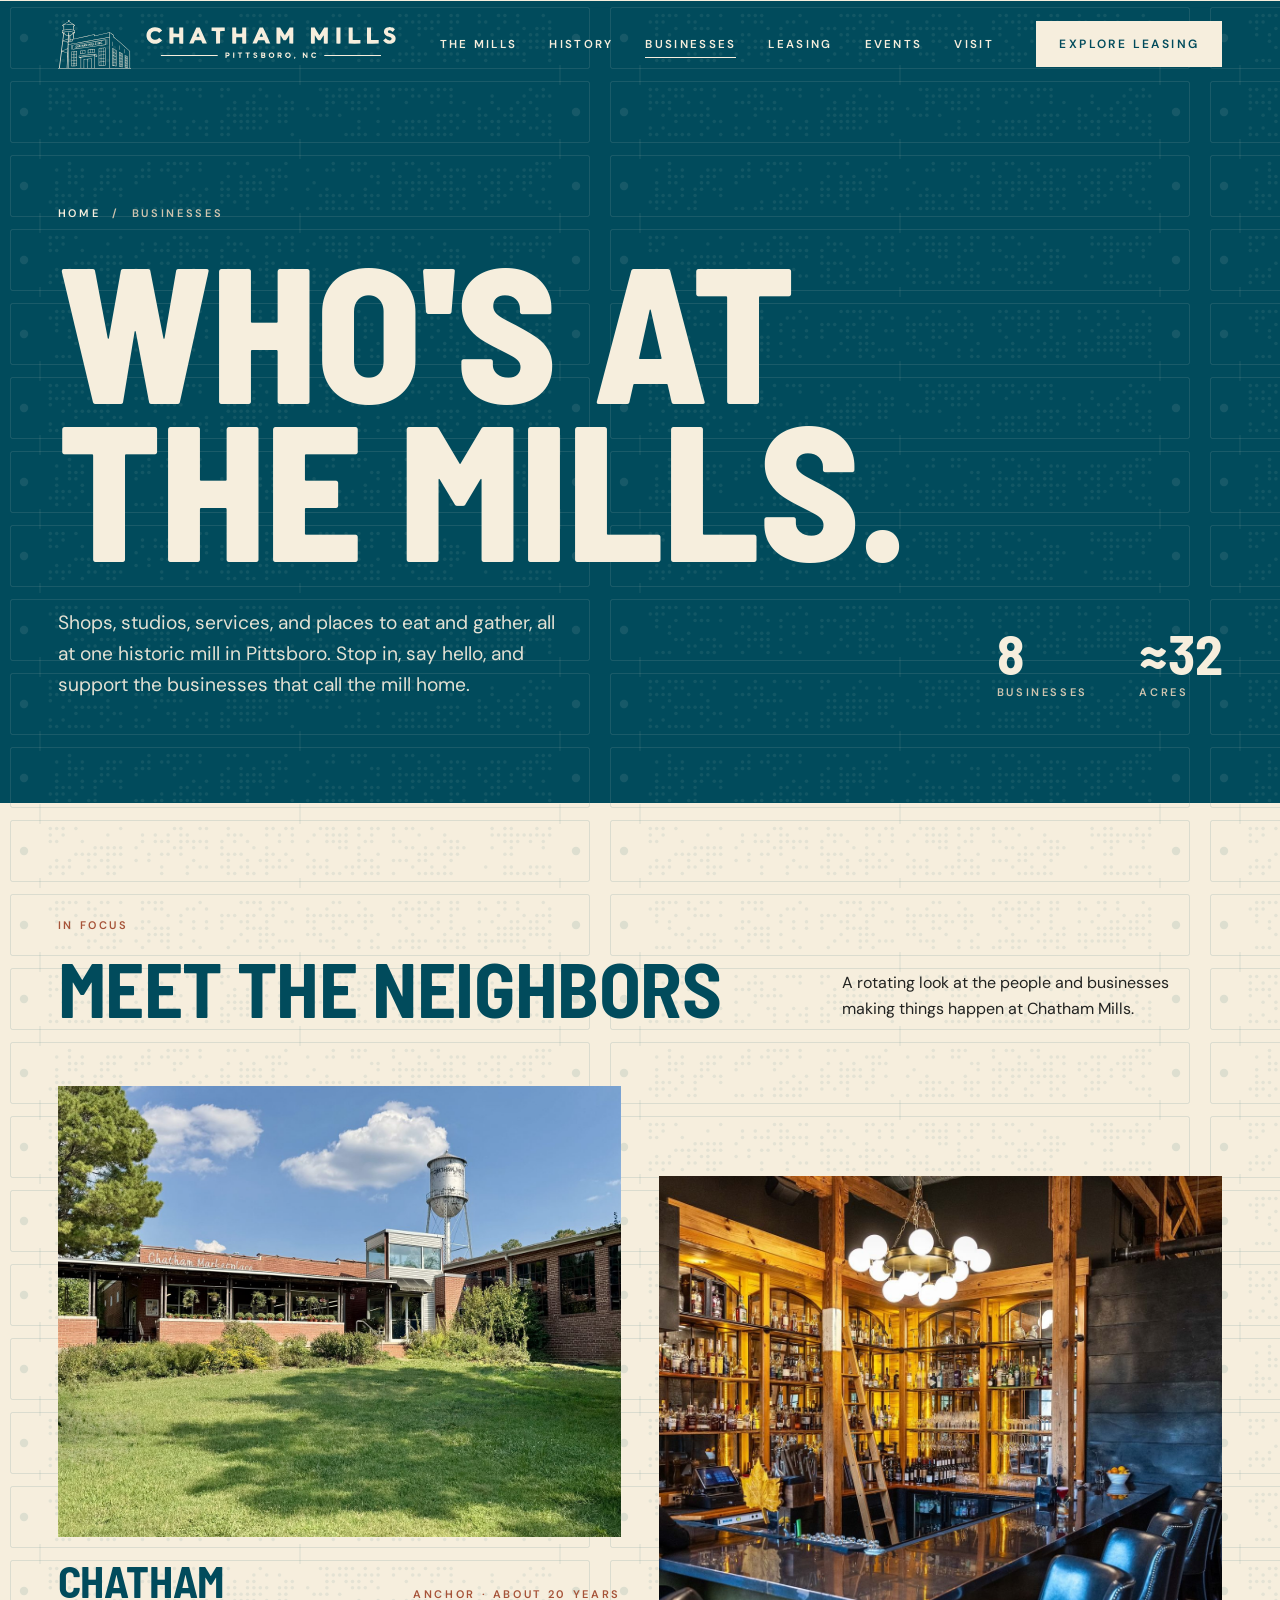
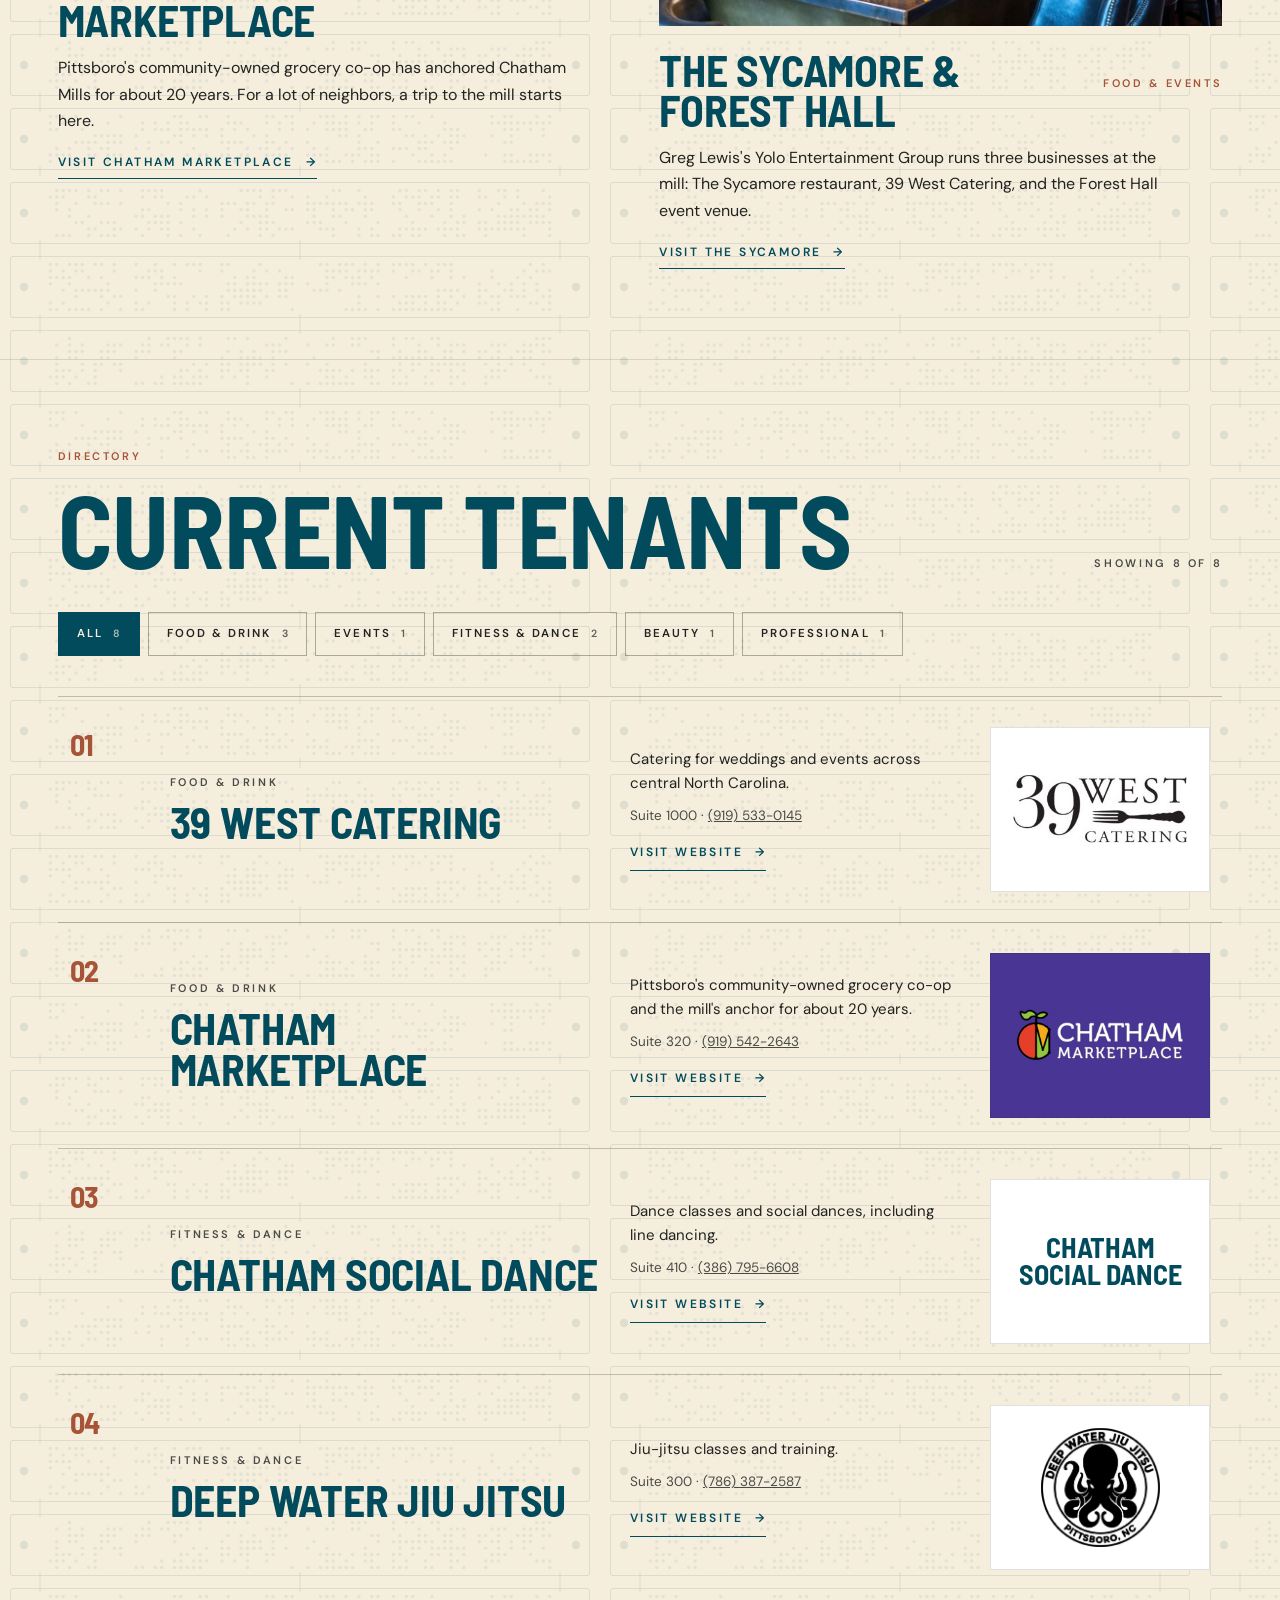
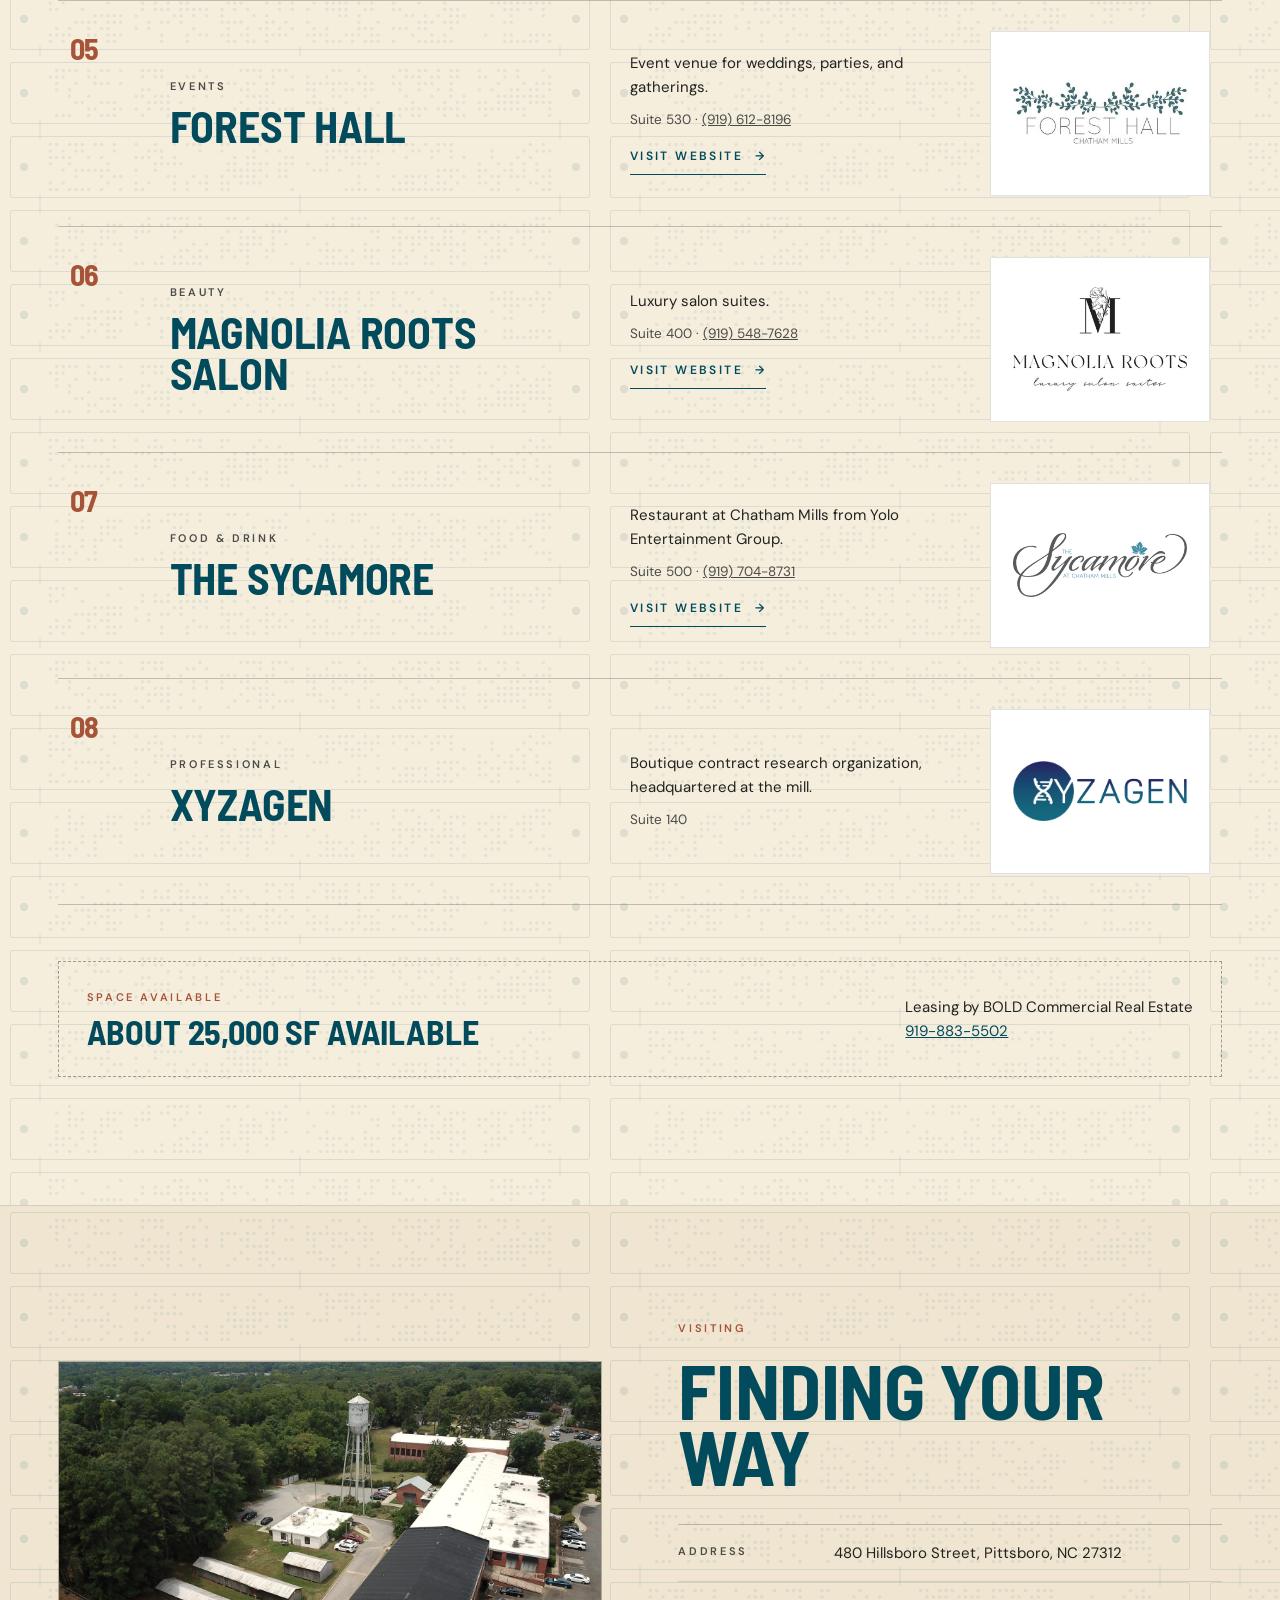
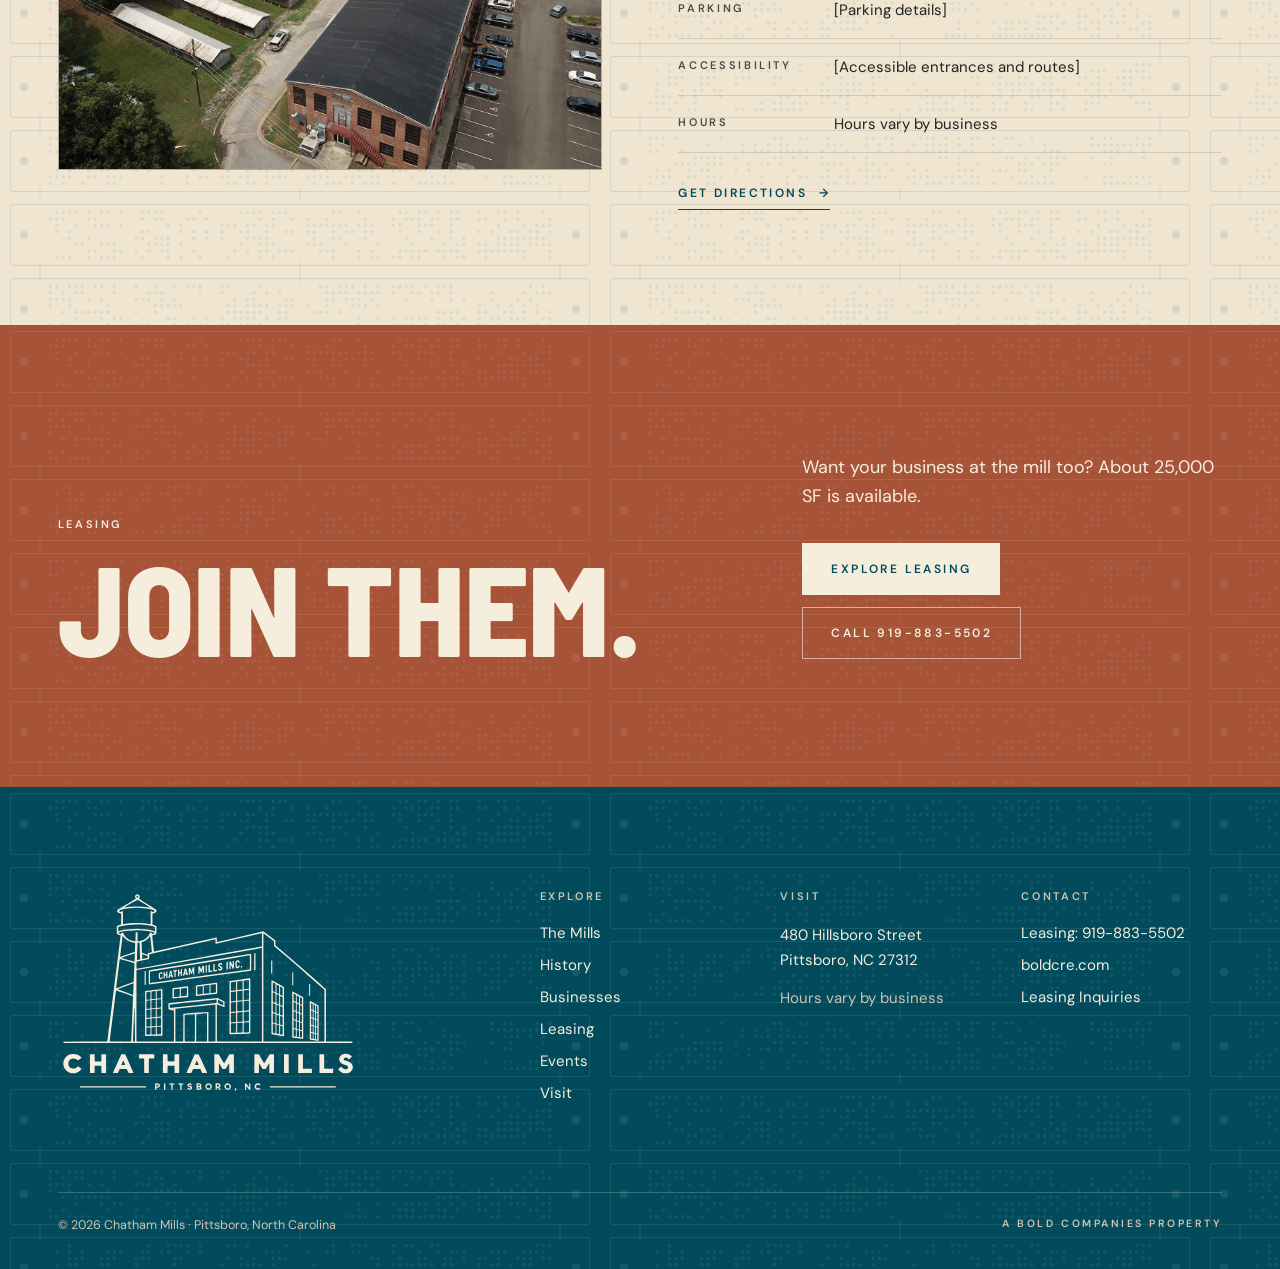
==== businesses.html @ f59c3270 "Chatham Mills website Homepage and businesses page with photos, tenant directory, and location map. " ====
<!doctype html>
<html lang="en">
<head>
<meta charset="utf-8">
<meta name="viewport" content="width=device-width, initial-scale=1">
<title>Businesses at Chatham Mills · Pittsboro, NC</title>
<meta name="description" content="Shops, studios, services, and places to eat and gather at historic Chatham Mills in Pittsboro, North Carolina.">
<meta property="og:title" content="Businesses at Chatham Mills · Pittsboro, NC">
<meta property="og:description" content="Shops, studios, services, and places to eat and gather at historic Chatham Mills in Pittsboro, North Carolina.">
<meta name="theme-color" content="#014B5C">
<link rel="icon" href="images/logo-mark-charcoal.svg" type="image/svg+xml">
<link rel="preconnect" href="https://fonts.googleapis.com">
<link rel="preconnect" href="https://fonts.gstatic.com" crossorigin>
<link rel="stylesheet" href="https://fonts.googleapis.com/css2?family=Barlow+Semi+Condensed:wght@600;700;800&amp;family=DM+Sans:ital,wght@0,400;0,500;0,600;0,700;1,400&amp;display=swap">
<link rel="stylesheet" href="styles.css">
</head>
<body>
<a href="#main" class="lbl" style="position:absolute;left:-9999px;top:0" onfocus="this.style.left='16px';this.style.top='16px';this.style.zIndex=99;this.style.background='#F6EEDD';this.style.padding='12px'" onblur="this.style.left='-9999px'">Skip to content</a>


<div id="top" class="weave" style="background-color:#F6EEDD;color:#222321;min-width:0">

<!-- NAVIGATION -->
<header class="site-nav">
<div class="wrap" style="height:100%;display:flex;align-items:center;justify-content:space-between;gap:24px">
<a href="index.html" aria-label="Chatham Mills home" style="display:flex;align-items:center;gap:14px;text-decoration:none;color:inherit">
<img class="logo-light nav-mark" src="images/logo-mark-cream.svg" alt="" style="height:50px;width:auto">
<img class="logo-light nav-word" src="images/logo-wordmark-cream.svg" alt="Chatham Mills, Pittsboro, NC" style="height:40px;width:auto">
<img class="logo-dark nav-mark" src="images/logo-mark-charcoal.svg" alt="" style="height:50px;width:auto">
<img class="logo-dark nav-word" src="images/logo-wordmark-charcoal.svg" alt="Chatham Mills, Pittsboro, NC" style="height:40px;width:auto">
</a>
<nav class="navlinks" aria-label="Primary" style="display:flex;align-items:center;gap:32px">
<a class="nl" href="index.html#mills">The Mills</a>
<a class="nl" href="index.html#history">History</a>
<a class="nl" href="businesses.html" aria-current="page">Businesses</a>
<a class="nl" href="index.html#leasing">Leasing</a>
<a class="nl" href="index.html#events">Events</a>
<a class="nl" href="index.html#visit">Visit</a>
</nav>
<div style="display:flex;align-items:center;gap:12px">
<a class="btn navcta" href="index.html#leasing" style="min-height:46px;padding:0 22px">Explore Leasing</a>
<button class="menubtn" type="button" aria-label="Open menu" aria-expanded="false" aria-controls="mobile-menu">
<svg class="ic-open" width="20" height="20" viewBox="0 0 20 20" fill="none" stroke="currentColor" stroke-width="1.6" aria-hidden="true"><path d="M2 6h16M2 10h16M2 14h16"/></svg>
<svg class="ic-close" width="20" height="20" viewBox="0 0 20 20" fill="none" stroke="currentColor" stroke-width="1.6" aria-hidden="true"><path d="M4 4l12 12M16 4L4 16"/></svg>
</button>
</div>
</div>
</header>

<div id="mobile-menu" class="menu-panel weave-lt">
<a class="ml disp" href="index.html#mills">The Mills</a>
<a class="ml disp" href="index.html#history">History</a>
<a class="ml disp" href="businesses.html">Businesses</a>
<a class="ml disp" href="index.html#leasing">Leasing</a>
<a class="ml disp" href="index.html#events">Events</a>
<a class="ml disp" href="index.html#visit">Visit</a>
<a class="btn btn-cream" href="index.html#leasing" style="margin-top:28px;align-self:flex-start">Explore Leasing</a>
</div>

<main id="main">
<!-- PAGE HEADER -->
<section class="weave-lt" style="background-color:#014B5C;color:#F6EEDD;padding:clamp(170px,16vw,230px) 0 clamp(72px,8vw,120px);position:relative;overflow:hidden">
<div class="wrap" style="position:relative">
<div class="lbl rise" style="color:#CFC4AF;display:flex;align-items:center;gap:12px"><a class="fl" href="index.html">Home</a><span aria-hidden="true">/</span><span>Businesses</span></div>
<h1 class="disp rise d1" style="margin:28px 0 0;font-size:clamp(56px,15vw,220px);font-weight:800;line-height:.82">Who's at<br>the Mills.</h1>
<div style="display:flex;flex-wrap:wrap;align-items:flex-end;justify-content:space-between;gap:32px;margin-top:44px">
<p class="rise d2" style="margin:0;max-width:500px;font-size:clamp(17px,1.5vw,20px);line-height:1.6;color:rgba(246,238,221,.92)">Shops, studios, services, and places to eat and gather, all at one historic mill in Pittsboro. Stop in, say hello, and support the businesses that call the mill home.</p>
<div class="rise d2" style="display:flex;gap:clamp(28px,4vw,56px)">
<div><div class="disp" style="font-size:56px">8</div><div class="lbl" style="color:#CFC4AF;margin-top:6px">Businesses</div></div>
<div><div class="disp" style="font-size:56px">≈32</div><div class="lbl" style="color:#CFC4AF;margin-top:6px">Acres</div></div>
</div>
</div>
</div>
</section>

<!-- IN FOCUS -->
<section style="padding:clamp(88px,9vw,140px) 0 clamp(64px,7vw,104px)">
<div class="wrap">
<div style="display:flex;flex-wrap:wrap;justify-content:space-between;align-items:flex-end;gap:24px">
<div>
<div class="lbl reveal" style="color:#A65338">In Focus</div>
<h2 class="disp reveal" style="margin:20px 0 0;font-size:clamp(48px,6vw,96px);color:#014B5C">Meet the Neighbors</h2>
</div>
<p class="reveal" style="margin:0;max-width:380px;font-size:16px;line-height:1.65">A rotating look at the people and businesses making things happen at Chatham Mills.</p>
</div>
<div style="display:grid;grid-template-columns:repeat(auto-fit,minmax(min(100%,460px),1fr));gap:clamp(24px,3vw,40px);margin-top:clamp(48px,5vw,72px)">
<article>
<figure class="ph unveil" style="aspect-ratio:5/4"><img class="zi" src="images/today-courtyard.jpg" alt="Chatham Marketplace and the courtyard lawn, with the water tower behind" loading="lazy" style="object-position:30% 50%"></figure>
<div class="reveal" style="padding-top:24px;display:grid;grid-template-columns:minmax(0,1fr) auto;gap:8px 24px;align-items:baseline">
<h3 class="disp" style="margin:0;font-size:clamp(34px,3.4vw,48px);color:#014B5C">Chatham Marketplace</h3>
<span class="lbl" style="color:#A65338">Anchor · About 20 Years</span>
<p style="grid-column:1/-1;margin:8px 0 0;font-size:16px;line-height:1.65;max-width:520px">Pittsboro's community-owned grocery co-op has anchored Chatham Mills for about 20 years. For a lot of neighbors, a trip to the mill starts here.</p>
<a class="tl" href="https://chathammarketplace.coop/" style="grid-column:1/-1;justify-self:start;margin-top:12px">Visit Chatham Marketplace <span class="ar" aria-hidden="true">→</span></a>
</div>
</article>
<article style="margin-top:clamp(0px,7vw,104px)">
<figure class="ph unveil" style="aspect-ratio:5/4"><img class="zi" src="images/sycamore-bar.jpg" alt="The bar at The Sycamore, with exposed wood beams and a globe chandelier" loading="lazy" style="object-position:50% 42%"></figure>
<div class="reveal" style="padding-top:24px;display:grid;grid-template-columns:minmax(0,1fr) auto;gap:8px 24px;align-items:baseline">
<h3 class="disp" style="margin:0;font-size:clamp(34px,3.4vw,48px);color:#014B5C">The Sycamore &amp; Forest Hall</h3>
<span class="lbl" style="color:#A65338">Food &amp; Events</span>
<p style="grid-column:1/-1;margin:8px 0 0;font-size:16px;line-height:1.65;max-width:520px">Greg Lewis's Yolo Entertainment Group runs three businesses at the mill: The Sycamore restaurant, 39 West Catering, and the Forest Hall event venue.</p>
<a class="tl" href="https://thesycamoreatchathammills.com/" style="grid-column:1/-1;justify-self:start;margin-top:12px">Visit The Sycamore <span class="ar" aria-hidden="true">→</span></a>
</div>
</article>
</div>
</div>
</section>

<!-- DIRECTORY -->
<section id="directory" style="padding:clamp(64px,7vw,104px) 0 clamp(96px,10vw,150px);border-top:1px solid rgba(34,35,33,.14)">
<div class="wrap">
<div style="display:flex;flex-wrap:wrap;justify-content:space-between;align-items:flex-end;gap:24px">
<div>
<div class="lbl reveal" style="color:#A65338">Directory</div>
<h2 class="disp reveal" style="margin:20px 0 0;font-size:clamp(56px,8vw,132px);color:#014B5C;line-height:.85">Current Tenants</h2>
</div>
<div class="lbl" style="color:#4A4B47">Showing <span id="shown-count">8</span> of <span id="total-count">8</span></div>
</div>
<div role="group" aria-label="Filter businesses by category" style="display:flex;flex-wrap:wrap;gap:8px;margin-top:40px">
<button type="button" class="fp on" data-filter="All" aria-pressed="true">All <span class="ct"></span></button>
<button type="button" class="fp" data-filter="Food &amp; Drink" aria-pressed="false">Food &amp; Drink <span class="ct"></span></button>
<button type="button" class="fp" data-filter="Events" aria-pressed="false">Events <span class="ct"></span></button>
<button type="button" class="fp" data-filter="Fitness &amp; Dance" aria-pressed="false">Fitness &amp; Dance <span class="ct"></span></button>
<button type="button" class="fp" data-filter="Beauty" aria-pressed="false">Beauty <span class="ct"></span></button>
<button type="button" class="fp" data-filter="Professional" aria-pressed="false">Professional <span class="ct"></span></button>
</div>
<div style="margin-top:40px;border-bottom:1px solid rgba(34,35,33,.25)">
<!-- To add a tenant: copy one <article> block, update the text, put the logo in images/, and set data-cat to one of the filter names. Counts update automatically. -->
<!-- 39 West Catering -->
<article class="trow" data-cat="Food &amp; Drink">
<div class="disp" style="font-size:30px;color:#A65338;align-self:start;padding-top:4px">01</div>
<div>
<div class="lbl" style="color:#4A4B47">Food &amp; Drink</div>
<h3 style="margin:12px 0 0;line-height:1"><span class="disp tname" style="font-size:clamp(32px,3.4vw,48px);color:#014B5C">39 West Catering</span></h3>
</div>
<div class="tbody" style="font-size:15px;line-height:1.6">
<p style="margin:0">Catering for weddings and events across central North Carolina.</p>
<div style="margin-top:10px;font-size:13.5px;color:#4A4B47">Suite 1000 · <a href="tel:+19195330145" style="color:#4A4B47">(919) 533-0145</a></div>
<a class="tl" href="https://39westcatering.com/" style="margin-top:16px">Visit Website <span class="ar" aria-hidden="true">→</span></a>
</div>
<figure class="tlogo"><img src="images/logo-39-west.png" alt="39 West Catering logo" loading="lazy"></figure>
</article>
<!-- Chatham Marketplace -->
<article class="trow" data-cat="Food &amp; Drink">
<div class="disp" style="font-size:30px;color:#A65338;align-self:start;padding-top:4px">02</div>
<div>
<div class="lbl" style="color:#4A4B47">Food &amp; Drink</div>
<h3 style="margin:12px 0 0;line-height:1"><span class="disp tname" style="font-size:clamp(32px,3.4vw,48px);color:#014B5C">Chatham Marketplace</span></h3>
</div>
<div class="tbody" style="font-size:15px;line-height:1.6">
<p style="margin:0">Pittsboro's community-owned grocery co-op and the mill's anchor for about 20 years.</p>
<div style="margin-top:10px;font-size:13.5px;color:#4A4B47">Suite 320 · <a href="tel:+19195422643" style="color:#4A4B47">(919) 542-2643</a></div>
<a class="tl" href="https://chathammarketplace.coop/" style="margin-top:16px">Visit Website <span class="ar" aria-hidden="true">→</span></a>
</div>
<figure class="tlogo" style="background:#493594"><img src="images/logo-chatham-marketplace.png" alt="Chatham Marketplace logo" loading="lazy"></figure>
</article>
<!-- Chatham Social Dance -->
<article class="trow" data-cat="Fitness &amp; Dance">
<div class="disp" style="font-size:30px;color:#A65338;align-self:start;padding-top:4px">03</div>
<div>
<div class="lbl" style="color:#4A4B47">Fitness &amp; Dance</div>
<h3 style="margin:12px 0 0;line-height:1"><span class="disp tname" style="font-size:clamp(32px,3.4vw,48px);color:#014B5C">Chatham Social Dance</span></h3>
</div>
<div class="tbody" style="font-size:15px;line-height:1.6">
<p style="margin:0">Dance classes and social dances, including line dancing.</p>
<div style="margin-top:10px;font-size:13.5px;color:#4A4B47">Suite 410 · <a href="tel:+13867956608" style="color:#4A4B47">(386) 795-6608</a></div>
<a class="tl" href="https://www.chathamsocialclub.com/" style="margin-top:16px">Visit Website <span class="ar" aria-hidden="true">→</span></a>
</div>
<figure class="tlogo"><span class="disp" style="font-size:28px;line-height:.95;color:#014B5C;text-align:center">Chatham Social Dance</span></figure>
</article>
<!-- Deep Water Jiu Jitsu -->
<article class="trow" data-cat="Fitness &amp; Dance">
<div class="disp" style="font-size:30px;color:#A65338;align-self:start;padding-top:4px">04</div>
<div>
<div class="lbl" style="color:#4A4B47">Fitness &amp; Dance</div>
<h3 style="margin:12px 0 0;line-height:1"><span class="disp tname" style="font-size:clamp(32px,3.4vw,48px);color:#014B5C">Deep Water Jiu Jitsu</span></h3>
</div>
<div class="tbody" style="font-size:15px;line-height:1.6">
<p style="margin:0">Jiu-jitsu classes and training.</p>
<div style="margin-top:10px;font-size:13.5px;color:#4A4B47">Suite 300 · <a href="tel:+17863872587" style="color:#4A4B47">(786) 387-2587</a></div>
<a class="tl" href="https://www.deepwaternc.com/" style="margin-top:16px">Visit Website <span class="ar" aria-hidden="true">→</span></a>
</div>
<figure class="tlogo"><img src="images/logo-deep-water.png" alt="Deep Water Jiu Jitsu logo" loading="lazy"></figure>
</article>
<!-- Forest Hall -->
<article class="trow" data-cat="Events">
<div class="disp" style="font-size:30px;color:#A65338;align-self:start;padding-top:4px">05</div>
<div>
<div class="lbl" style="color:#4A4B47">Events</div>
<h3 style="margin:12px 0 0;line-height:1"><span class="disp tname" style="font-size:clamp(32px,3.4vw,48px);color:#014B5C">Forest Hall</span></h3>
</div>
<div class="tbody" style="font-size:15px;line-height:1.6">
<p style="margin:0">Event venue for weddings, parties, and gatherings.</p>
<div style="margin-top:10px;font-size:13.5px;color:#4A4B47">Suite 530 · <a href="tel:+19196128196" style="color:#4A4B47">(919) 612-8196</a></div>
<a class="tl" href="https://www.foresthallatchathammills.com/" style="margin-top:16px">Visit Website <span class="ar" aria-hidden="true">→</span></a>
</div>
<figure class="tlogo"><img src="images/logo-forest-hall.png" alt="Forest Hall logo" loading="lazy"></figure>
</article>
<!-- Magnolia Roots Salon -->
<article class="trow" data-cat="Beauty">
<div class="disp" style="font-size:30px;color:#A65338;align-self:start;padding-top:4px">06</div>
<div>
<div class="lbl" style="color:#4A4B47">Beauty</div>
<h3 style="margin:12px 0 0;line-height:1"><span class="disp tname" style="font-size:clamp(32px,3.4vw,48px);color:#014B5C">Magnolia Roots Salon</span></h3>
</div>
<div class="tbody" style="font-size:15px;line-height:1.6">
<p style="margin:0">Luxury salon suites.</p>
<div style="margin-top:10px;font-size:13.5px;color:#4A4B47">Suite 400 · <a href="tel:+19195487628" style="color:#4A4B47">(919) 548-7628</a></div>
<a class="tl" href="https://magnoliaroots24.glossgenius.com/" style="margin-top:16px">Visit Website <span class="ar" aria-hidden="true">→</span></a>
</div>
<figure class="tlogo"><img src="images/logo-magnolia-roots.png" alt="Magnolia Roots Salon logo" loading="lazy"></figure>
</article>
<!-- The Sycamore -->
<article class="trow" data-cat="Food &amp; Drink">
<div class="disp" style="font-size:30px;color:#A65338;align-self:start;padding-top:4px">07</div>
<div>
<div class="lbl" style="color:#4A4B47">Food &amp; Drink</div>
<h3 style="margin:12px 0 0;line-height:1"><span class="disp tname" style="font-size:clamp(32px,3.4vw,48px);color:#014B5C">The Sycamore</span></h3>
</div>
<div class="tbody" style="font-size:15px;line-height:1.6">
<p style="margin:0">Restaurant at Chatham Mills from Yolo Entertainment Group.</p>
<div style="margin-top:10px;font-size:13.5px;color:#4A4B47">Suite 500 · <a href="tel:+19197048731" style="color:#4A4B47">(919) 704-8731</a></div>
<a class="tl" href="https://thesycamoreatchathammills.com/" style="margin-top:16px">Visit Website <span class="ar" aria-hidden="true">→</span></a>
</div>
<figure class="tlogo"><img src="images/logo-sycamore.png" alt="The Sycamore logo" loading="lazy"></figure>
</article>
<!-- Xyzagen -->
<article class="trow" data-cat="Professional">
<div class="disp" style="font-size:30px;color:#A65338;align-self:start;padding-top:4px">08</div>
<div>
<div class="lbl" style="color:#4A4B47">Professional</div>
<h3 style="margin:12px 0 0;line-height:1"><span class="disp tname" style="font-size:clamp(32px,3.4vw,48px);color:#014B5C">Xyzagen</span></h3>
</div>
<div class="tbody" style="font-size:15px;line-height:1.6">
<p style="margin:0">Boutique contract research organization, headquartered at the mill.</p>
<div style="margin-top:10px;font-size:13.5px;color:#4A4B47">Suite 140</div>
</div>
<figure class="tlogo"><img src="images/logo-xyzagen.png" alt="Xyzagen logo" loading="lazy"></figure>
</article>
</div>
<div class="reveal" style="margin-top:56px;border:1px dashed rgba(34,35,33,.4);padding:28px;display:flex;flex-wrap:wrap;justify-content:space-between;align-items:center;gap:20px 40px">
<div>
<div class="lbl" style="color:#A65338">Space Available</div>
<div class="disp" style="font-size:34px;color:#014B5C;margin-top:12px">About 25,000 SF available</div>
</div>
<div style="font-size:15px;line-height:1.6">Leasing by BOLD Commercial Real Estate<br><a href="tel:+19198835502">919-883-5502</a></div>
</div>
</div>
</section>

<!-- FINDING YOUR WAY -->
<section class="weave" style="padding:clamp(88px,9vw,140px) 0;background-color:#EFE5D0;border-top:1px solid rgba(34,35,33,.12)">
<div class="wrap" style="display:grid;grid-template-columns:repeat(auto-fit,minmax(min(100%,400px),1fr));gap:clamp(40px,6vw,96px);align-items:center">
<figure class="ph unveil" style="aspect-ratio:4/3;border:1px solid rgba(34,35,33,.3)"><img class="zi" src="images/campus-aerial.jpg" alt="Aerial view of Chatham Mills showing the buildings, water tower, and parking" loading="lazy" style="object-position:55% 50%"></figure>
<div>
<div class="lbl reveal" style="color:#A65338">Visiting</div>
<h2 class="disp reveal" style="margin:20px 0 0;font-size:clamp(48px,6vw,96px);color:#014B5C;line-height:.86">Finding Your Way</h2>
<dl class="reveal" style="margin:36px 0 0;border-top:1px solid rgba(34,35,33,.25)">
<div style="display:grid;grid-template-columns:140px minmax(0,1fr);gap:16px;padding:16px 0;border-bottom:1px solid rgba(34,35,33,.14)"><dt class="lbl" style="color:#4A4B47;padding-top:3px">Address</dt><dd style="margin:0;font-size:15px;line-height:1.6">480 Hillsboro Street, Pittsboro, NC 27312</dd></div>
<div style="display:grid;grid-template-columns:140px minmax(0,1fr);gap:16px;padding:16px 0;border-bottom:1px solid rgba(34,35,33,.14)"><dt class="lbl" style="color:#4A4B47;padding-top:3px">Parking</dt><dd style="margin:0;font-size:15px;line-height:1.6">[Parking details]</dd></div>
<div style="display:grid;grid-template-columns:140px minmax(0,1fr);gap:16px;padding:16px 0;border-bottom:1px solid rgba(34,35,33,.14)"><dt class="lbl" style="color:#4A4B47;padding-top:3px">Accessibility</dt><dd style="margin:0;font-size:15px;line-height:1.6">[Accessible entrances and routes]</dd></div>
<div style="display:grid;grid-template-columns:140px minmax(0,1fr);gap:16px;padding:16px 0;border-bottom:1px solid rgba(34,35,33,.14)"><dt class="lbl" style="color:#4A4B47;padding-top:3px">Hours</dt><dd style="margin:0;font-size:15px;line-height:1.6">Hours vary by business</dd></div>
</dl>
<a class="tl reveal" href="https://maps.google.com/?q=480+Hillsboro+St+Pittsboro+NC+27312" style="margin-top:32px">Get Directions <span class="ar" aria-hidden="true">→</span></a>
</div>
</div>
</section>

<!-- LEASING CTA -->
<section class="weave-lt" style="background-color:#A65338;color:#F6EEDD;padding:clamp(96px,10vw,160px) 0">
<div class="wrap" style="display:flex;flex-wrap:wrap;justify-content:space-between;align-items:flex-end;gap:40px">
<div>
<div class="lbl reveal" style="color:#F6EEDD">Leasing</div>
<h2 class="disp reveal" style="margin:22px 0 0;font-size:clamp(64px,10vw,172px);font-weight:800;line-height:.82">Join Them.</h2>
</div>
<div class="reveal" style="max-width:420px">
<p style="margin:0;font-size:18px;line-height:1.6">Want your business at the mill too? About 25,000 SF is available.</p>
<div style="display:flex;flex-wrap:wrap;gap:12px;margin-top:32px">
<a class="btn btn-cream" href="index.html#leasing">Explore Leasing</a>
<a class="btn btn-ghost-cream" href="tel:+19198835502">Call 919-883-5502</a>
</div>
</div>
</div>
</section>

</main>

<!-- FOOTER -->
<footer class="weave-lt" style="background-color:#014B5C;color:#F6EEDD;padding:clamp(72px,8vw,112px) 0 36px;overflow:hidden">
<div class="wrap">
<div style="display:grid;grid-template-columns:repeat(auto-fit,minmax(min(100%,200px),1fr));gap:48px 40px;align-items:start">
<div style="grid-column:span 2;min-width:0">
<img src="images/logo-full-cream.svg" alt="Chatham Mills, Pittsboro, NC" style="width:min(300px,100%);height:auto;display:block">
</div>
<nav aria-label="Footer">
<div class="lbl" style="color:#CFC4AF">Explore</div>
<ul style="list-style:none;margin:18px 0 0;padding:0;display:flex;flex-direction:column;gap:12px;font-size:15px">
<li><a class="fl" href="index.html#mills">The Mills</a></li>
<li><a class="fl" href="index.html#history">History</a></li>
<li><a class="fl" href="businesses.html">Businesses</a></li>
<li><a class="fl" href="index.html#leasing">Leasing</a></li>
<li><a class="fl" href="index.html#events">Events</a></li>
<li><a class="fl" href="index.html#visit">Visit</a></li>
</ul>
</nav>
<div>
<div class="lbl" style="color:#CFC4AF">Visit</div>
<address style="font-style:normal;margin-top:18px;font-size:15px;line-height:1.7">480 Hillsboro Street<br>Pittsboro, NC 27312</address>
<div style="margin-top:12px;font-size:15px;line-height:1.7;color:#CFC4AF">Hours vary by business</div>
</div>
<div>
<div class="lbl" style="color:#CFC4AF">Contact</div>
<ul style="list-style:none;margin:18px 0 0;padding:0;display:flex;flex-direction:column;gap:12px;font-size:15px">
<li><a class="fl" href="tel:+19198835502">Leasing: 919-883-5502</a></li>
<li><a class="fl" href="https://boldcre.com">boldcre.com</a></li>
<li><a class="fl" href="index.html#leasing">Leasing Inquiries</a></li>
</ul>
</div>
</div>
<div style="display:flex;flex-wrap:wrap;justify-content:space-between;gap:16px;margin-top:clamp(64px,7vw,96px);padding-top:24px;border-top:1px solid rgba(246,238,221,.22);font-size:12.5px;color:#CFC4AF">
<span>© 2026 Chatham Mills · Pittsboro, North Carolina</span>
<span class="lbl" style="font-size:10.5px">A BOLD Companies Property</span>
</div>
</div>
</footer>

</div>
<script src="main.js"></script>
</body>
</html>
---- styles.css ----
/* Chatham Mills · site styles
   To use the licensed Dress Code font later: add its @font-face rule
   and change --display below to 'Dress Code'. */

:root{
  --display:'Barlow Semi Condensed';
  --teal:#014B5C;
  --cream:#F6EEDD;
  --rust:#A65338;
  --charcoal:#222321;
  --stone:#CFC4AF;
  --sage:#788477;
}
[hidden]{display:none!important}
html{scroll-behavior:smooth}
body{margin:0;background:#F6EEDD;color:#222321;font-family:'DM Sans',system-ui,sans-serif;-webkit-font-smoothing:antialiased}
body.menu-open{overflow:hidden}
a{color:#014B5C}a:hover{color:#A65338}
img{max-width:100%}

.disp{font-family:var(--display),'Arial Narrow',sans-serif;font-weight:700;text-transform:uppercase;line-height:.9;letter-spacing:-.005em;overflow-wrap:break-word}
.wrap{max-width:1320px;margin:0 auto;padding:0 clamp(20px,4.5vw,64px);box-sizing:border-box}
.lbl{font-size:11px;font-weight:600;letter-spacing:.24em;text-transform:uppercase;line-height:1.4}

/* Woven grid texture */
.weave{background-image:url(images/jacquard-teal.svg);background-size:600px 296px}
.weave-lt{background-image:url(images/jacquard-cream.svg);background-size:600px 296px}
.ph img.zi{width:100%;height:100%;object-fit:cover;display:block}
.tag{position:absolute;left:0;bottom:0;background:#F6EEDD;color:#222321;padding:10px 16px 0 0;font-size:10.5px;font-weight:600;letter-spacing:.18em;text-transform:uppercase;line-height:1.4}
.tag-r{left:auto;right:0;padding:10px 0 0 16px}
.arch figcaption{margin-top:14px;font-size:14px;line-height:1.5;color:#4A4B47}

/* Photos. Each .zi is a placeholder texture: swap it for
   <img class="zi" src="images/your-photo.jpg" alt="..."> and the
   hover zoom keeps working. Delete the figcaption once real photos are in. */
.ph{position:relative;overflow:hidden;margin:0}
.ph .zi{position:absolute;inset:0;width:100%;height:100%;object-fit:cover;transition:transform 1.6s cubic-bezier(.2,.7,.2,1)}
.ph:hover .zi{transform:scale(1.045)}
.cap{position:absolute;left:16px;right:16px;bottom:14px;font-size:10.5px;font-weight:600;letter-spacing:.18em;text-transform:uppercase;line-height:1.45}
.t-hero{background-color:#2E2D29;background-image:repeating-linear-gradient(90deg,rgba(246,238,221,.05) 0 2px,transparent 2px 72px),repeating-linear-gradient(0deg,rgba(246,238,221,.05) 0 2px,transparent 2px 96px)}
.t-warm{background-color:#CFC4AF;background-image:repeating-linear-gradient(0deg,rgba(34,35,33,.07) 0 1px,transparent 1px 7px),repeating-linear-gradient(90deg,rgba(34,35,33,.05) 0 1px,transparent 1px 7px)}
.t-brick{background-color:#8B4A34;background-image:repeating-linear-gradient(0deg,rgba(246,238,221,.11) 0 1px,transparent 1px 17px),repeating-linear-gradient(90deg,rgba(246,238,221,.06) 0 1px,transparent 1px 38px)}
.t-arch{background-color:#6F6C65;background-image:repeating-linear-gradient(0deg,rgba(246,238,221,.07) 0 1px,transparent 1px 5px)}
.t-teal{background-color:#0C4350;background-image:repeating-linear-gradient(90deg,rgba(246,238,221,.06) 0 2px,transparent 2px 56px),repeating-linear-gradient(0deg,rgba(246,238,221,.06) 0 2px,transparent 2px 74px)}
.t-sage{background-color:#788477;background-image:repeating-linear-gradient(45deg,rgba(246,238,221,.07) 0 1px,transparent 1px 9px)}
.t-dark{background-color:#33342F;background-image:repeating-linear-gradient(0deg,rgba(246,238,221,.05) 0 1px,transparent 1px 6px),repeating-linear-gradient(90deg,rgba(246,238,221,.04) 0 1px,transparent 1px 6px)}

/* Buttons and links */
.btn{display:inline-flex;align-items:center;justify-content:center;gap:10px;min-height:52px;padding:0 28px;box-sizing:border-box;border:1px solid transparent;font-family:'DM Sans',sans-serif;font-size:12px;font-weight:600;letter-spacing:.2em;text-transform:uppercase;text-decoration:none;cursor:pointer;transition:background .35s,color .35s,border-color .35s}
.btn-teal{background:#014B5C;color:#F6EEDD;border-color:#014B5C}
.btn-teal:hover{background:#A65338;border-color:#A65338;color:#F6EEDD}
.btn-cream{background:#F6EEDD;color:#014B5C;border-color:#F6EEDD}
.btn-cream:hover{background:#222321;border-color:#222321;color:#F6EEDD}
.btn-ghost-cream{background:transparent;color:#F6EEDD;border-color:rgba(246,238,221,.6)}
.btn-ghost-cream:hover{background:#F6EEDD;color:#222321;border-color:#F6EEDD}
.tl{display:inline-flex;align-items:center;gap:12px;font-size:12px;font-weight:600;letter-spacing:.2em;text-transform:uppercase;text-decoration:none;padding-bottom:8px;border-bottom:1px solid currentColor;transition:color .3s}
.tl .ar{display:inline-block;transition:transform .45s cubic-bezier(.2,.7,.2,1)}
.tl:hover .ar{transform:translateX(6px)}
.fl{color:#F6EEDD;text-decoration:none}.fl:hover{color:#CFC4AF}
input.field{font:inherit;font-size:15px;color:#222321;background:#F6EEDD;border:1px solid #222321;border-radius:0;min-height:52px;padding:0 16px;box-sizing:border-box}
input.field:focus{outline:2px solid #014B5C;outline-offset:2px}

/* Navigation: transparent over the hero, cream once you scroll */
.site-nav{position:sticky;top:0;z-index:50;height:88px;margin-bottom:-88px;background:transparent;color:#F6EEDD;border-bottom:1px solid transparent;transition:background .5s,color .5s,border-color .5s}
.site-nav.solid{background:rgba(246,238,221,.97);color:#222321;border-bottom-color:rgba(34,35,33,.14)}
.site-nav .logo-dark{display:none}
.site-nav.solid .logo-dark{display:block}
.site-nav.solid .logo-light{display:none}
.site-nav .navcta{background:#F6EEDD;color:#014B5C;border-color:#F6EEDD}
.site-nav.solid .navcta{background:#014B5C;color:#F6EEDD;border-color:#014B5C}
.site-nav .navcta:hover{background:#A65338;color:#F6EEDD;border-color:#A65338}
.nl{color:inherit;text-decoration:none;font-size:11.5px;font-weight:600;letter-spacing:.2em;text-transform:uppercase;padding:6px 0;background-image:linear-gradient(currentColor,currentColor);background-size:0 1px;background-repeat:no-repeat;background-position:0 100%;transition:background-size .5s cubic-bezier(.2,.7,.2,1)}
.nl:hover,.nl[aria-current="page"]{color:inherit;background-size:100% 1px}
.menubtn{display:none;align-items:center;justify-content:center;width:48px;height:48px;background:transparent;border:1px solid currentColor;color:inherit;cursor:pointer;padding:0}
.menubtn .ic-close{display:none}
body.menu-open .menubtn .ic-close{display:block}
body.menu-open .menubtn .ic-open{display:none}
.menu-panel{display:none;position:fixed;inset:0;z-index:40;background-color:#014B5C;padding:120px 24px 40px;box-sizing:border-box;flex-direction:column;gap:6px;overflow:auto}
body.menu-open .menu-panel{display:flex}
.ml{color:#F6EEDD;text-decoration:none;font-size:52px;padding:6px 0;border-bottom:1px solid rgba(246,238,221,.18)}
.ml:hover{color:#CFC4AF}

/* Tenant directory */
.fp{display:inline-flex;align-items:center;gap:10px;min-height:44px;padding:0 18px;background:transparent;color:#222321;border:1px solid rgba(34,35,33,.35);border-radius:0;font-family:'DM Sans',sans-serif;font-size:11.5px;font-weight:600;letter-spacing:.18em;text-transform:uppercase;cursor:pointer;transition:background .3s,color .3s,border-color .3s}
.fp:hover{border-color:#014B5C;color:#014B5C}
.fp.on{background:#014B5C;border-color:#014B5C;color:#F6EEDD}
.fp .ct{font-size:10.5px;opacity:.7;letter-spacing:.08em}
.trow{display:grid;grid-template-columns:72px minmax(0,1.3fr) minmax(0,1fr) 220px;gap:28px;align-items:center;padding:30px 12px;border-top:1px solid rgba(34,35,33,.25);transition:background .4s}
.trow:hover{background:rgba(207,196,175,.32)}
.trow .tname{background-image:linear-gradient(#A65338,#A65338);background-size:0 2px;background-repeat:no-repeat;background-position:0 100%;transition:background-size .6s cubic-bezier(.2,.7,.2,1);display:inline;padding-bottom:4px}
.trow:hover .tname{background-size:100% 2px}

.tlogo{aspect-ratio:4/3;margin:0;background:#FFFFFF;border:1px solid rgba(34,35,33,.14);display:flex;align-items:center;justify-content:center;padding:22px;box-sizing:border-box}
.tlogo img{display:block;max-width:100%;max-height:100%;width:auto;height:auto;object-fit:contain}
@media (max-width:860px){.trow .tlogo{grid-column:2;width:180px}}

@media (max-width:520px){.nav-word{height:30px!important}.nav-mark{height:40px!important}}

/* Motion */
@keyframes rise{from{opacity:0;transform:translateY(28px)}to{opacity:1;transform:none}}
@keyframes unveil{from{clip-path:inset(0 0 100% 0)}to{clip-path:inset(0 0 0 0)}}
.rise{animation:rise 1.1s cubic-bezier(.2,.7,.2,1) both}
.d1{animation-delay:.15s}.d2{animation-delay:.3s}.d3{animation-delay:.45s}
@supports (animation-timeline:view()){
  .reveal{animation:rise linear both;animation-timeline:view();animation-range:entry 5% cover 26%}
  .unveil{animation:unveil linear both;animation-timeline:view();animation-range:entry 0% cover 30%}
}
@media (prefers-reduced-motion:reduce){.rise,.reveal,.unveil{animation:none!important}.ph .zi{transition:none}html{scroll-behavior:auto}}

/* Responsive */
@media (max-width:1180px){.navlinks{display:none!important}.navcta{display:none!important}.menubtn{display:inline-flex}}
@media (max-width:860px){.trow{grid-template-columns:44px minmax(0,1fr)}.trow>.tbody{grid-column:2}}
@media (max-width:760px){.mag>*{grid-column:1/-1!important;grid-row:auto!important}.hide-sm{display:none!important}.vlabel{display:none!important}.overlap{margin-top:0!important}}
@media (max-width:860px){.trow .hide-sm{display:none!important}}
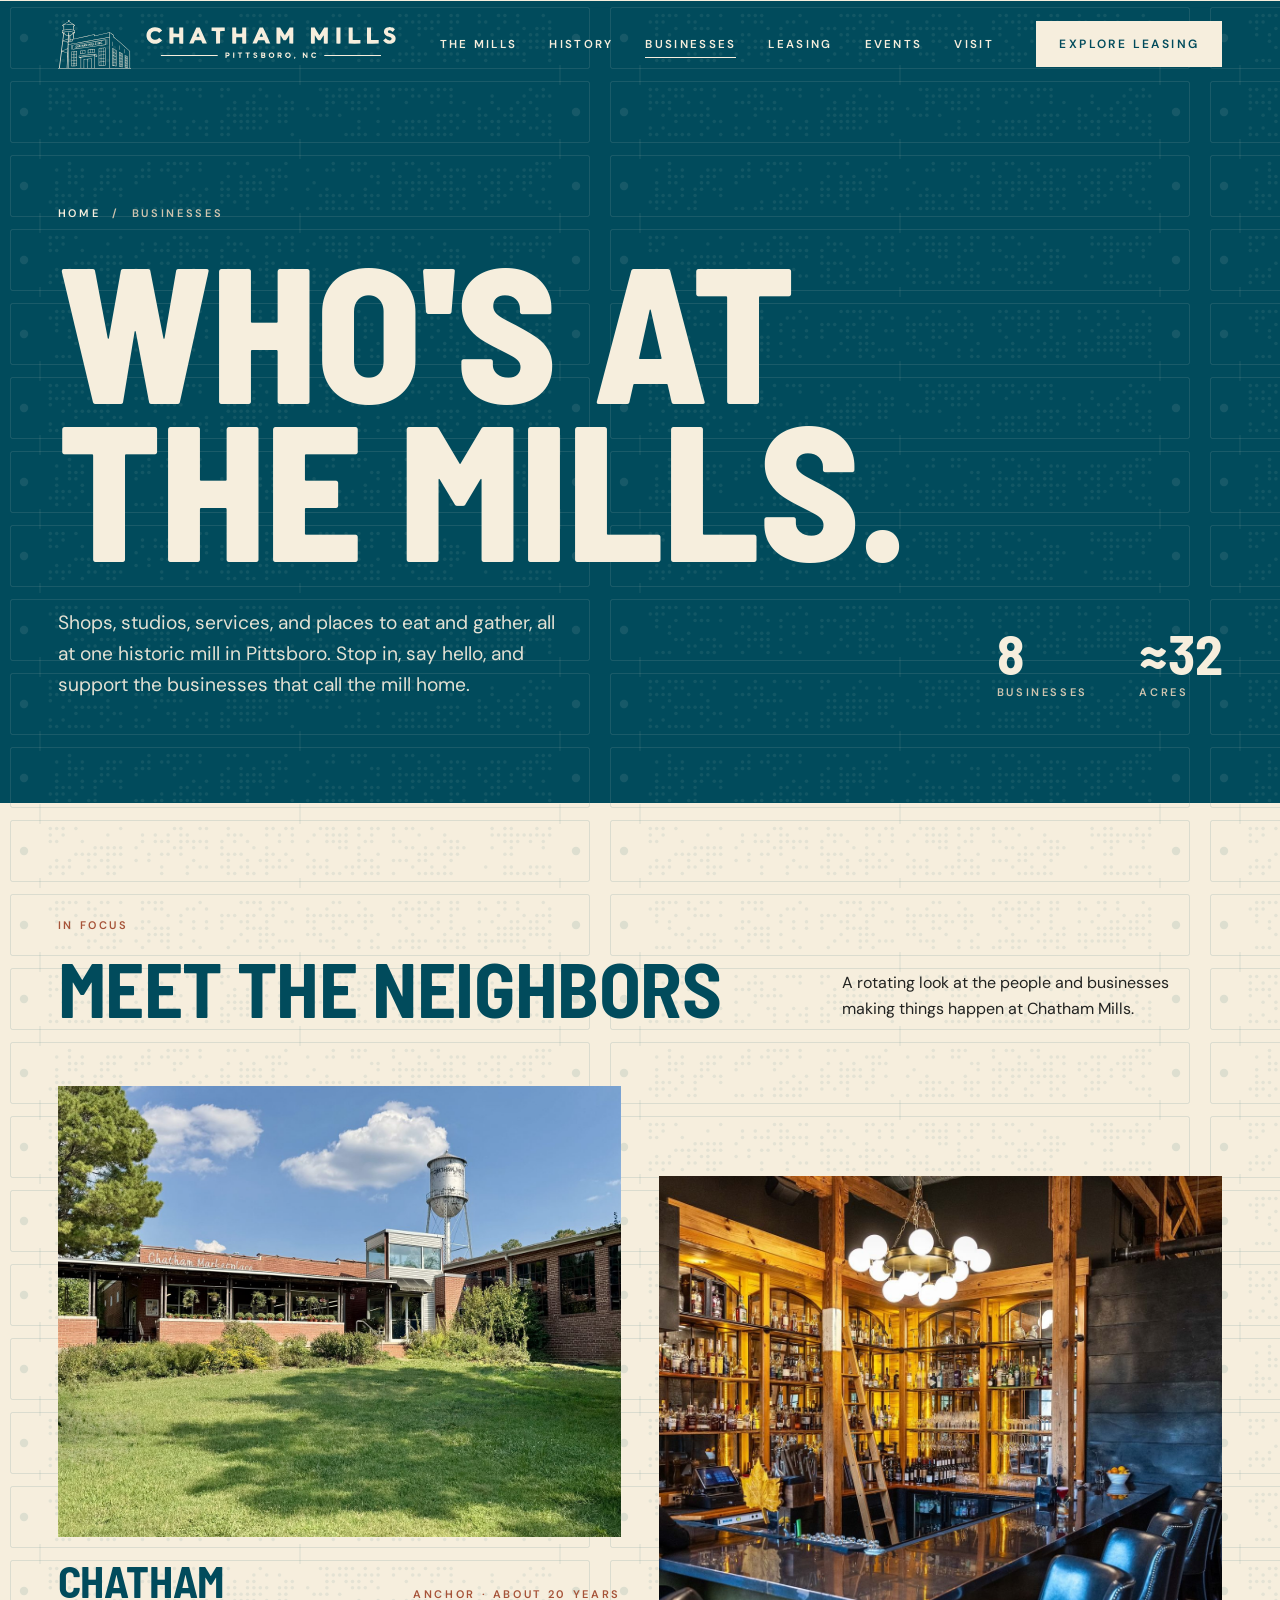
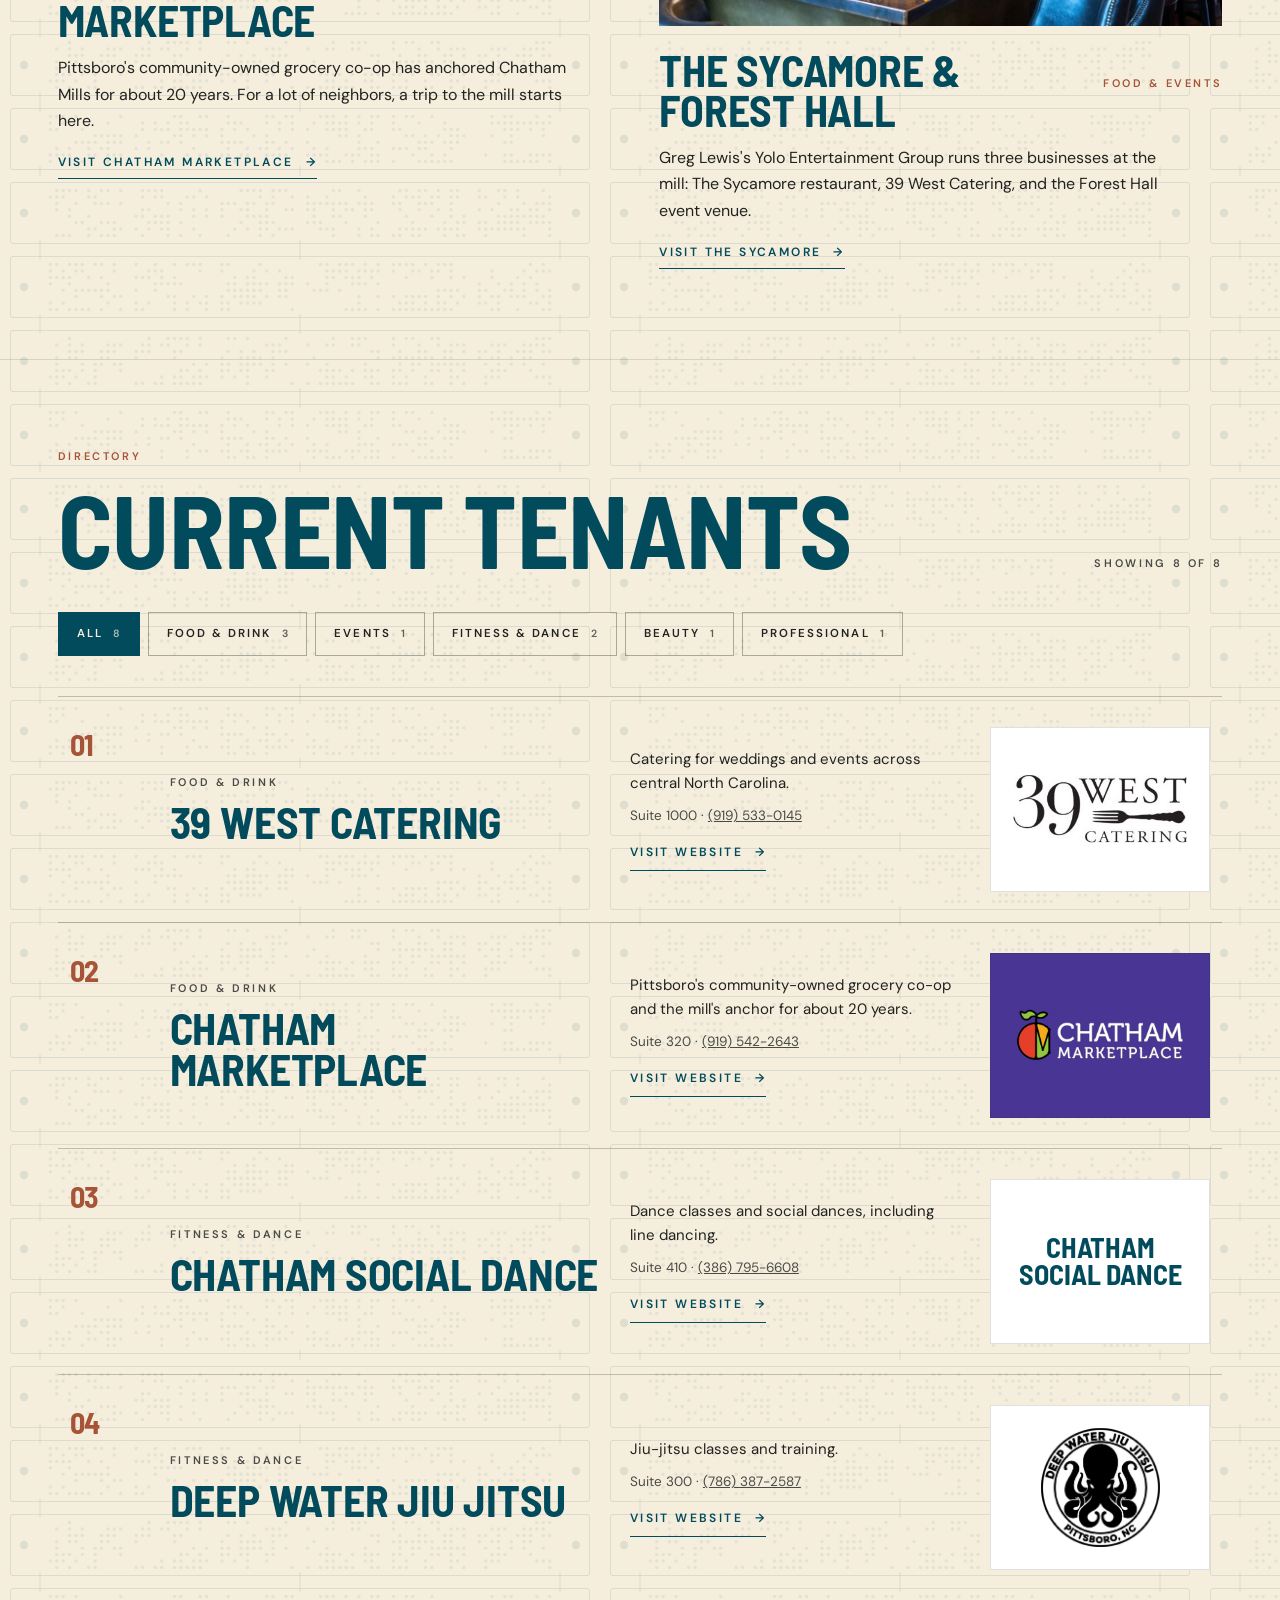
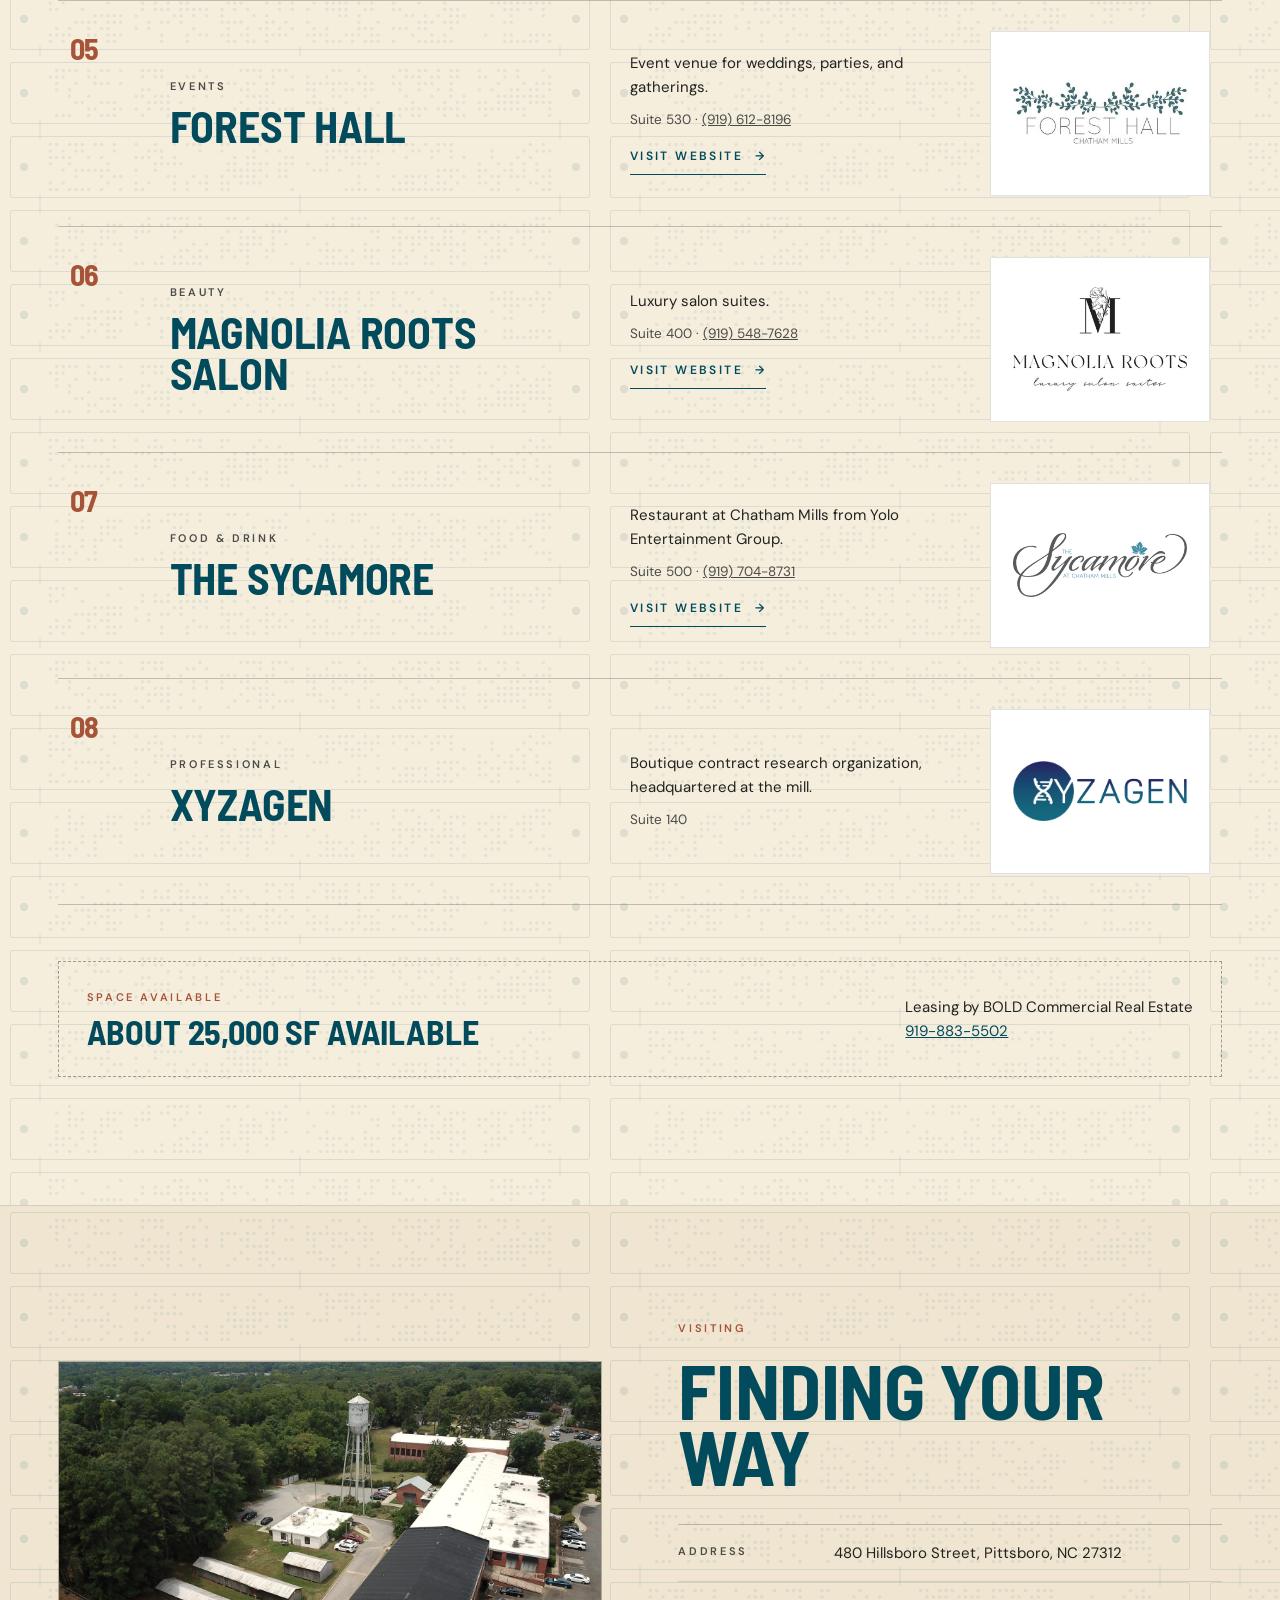
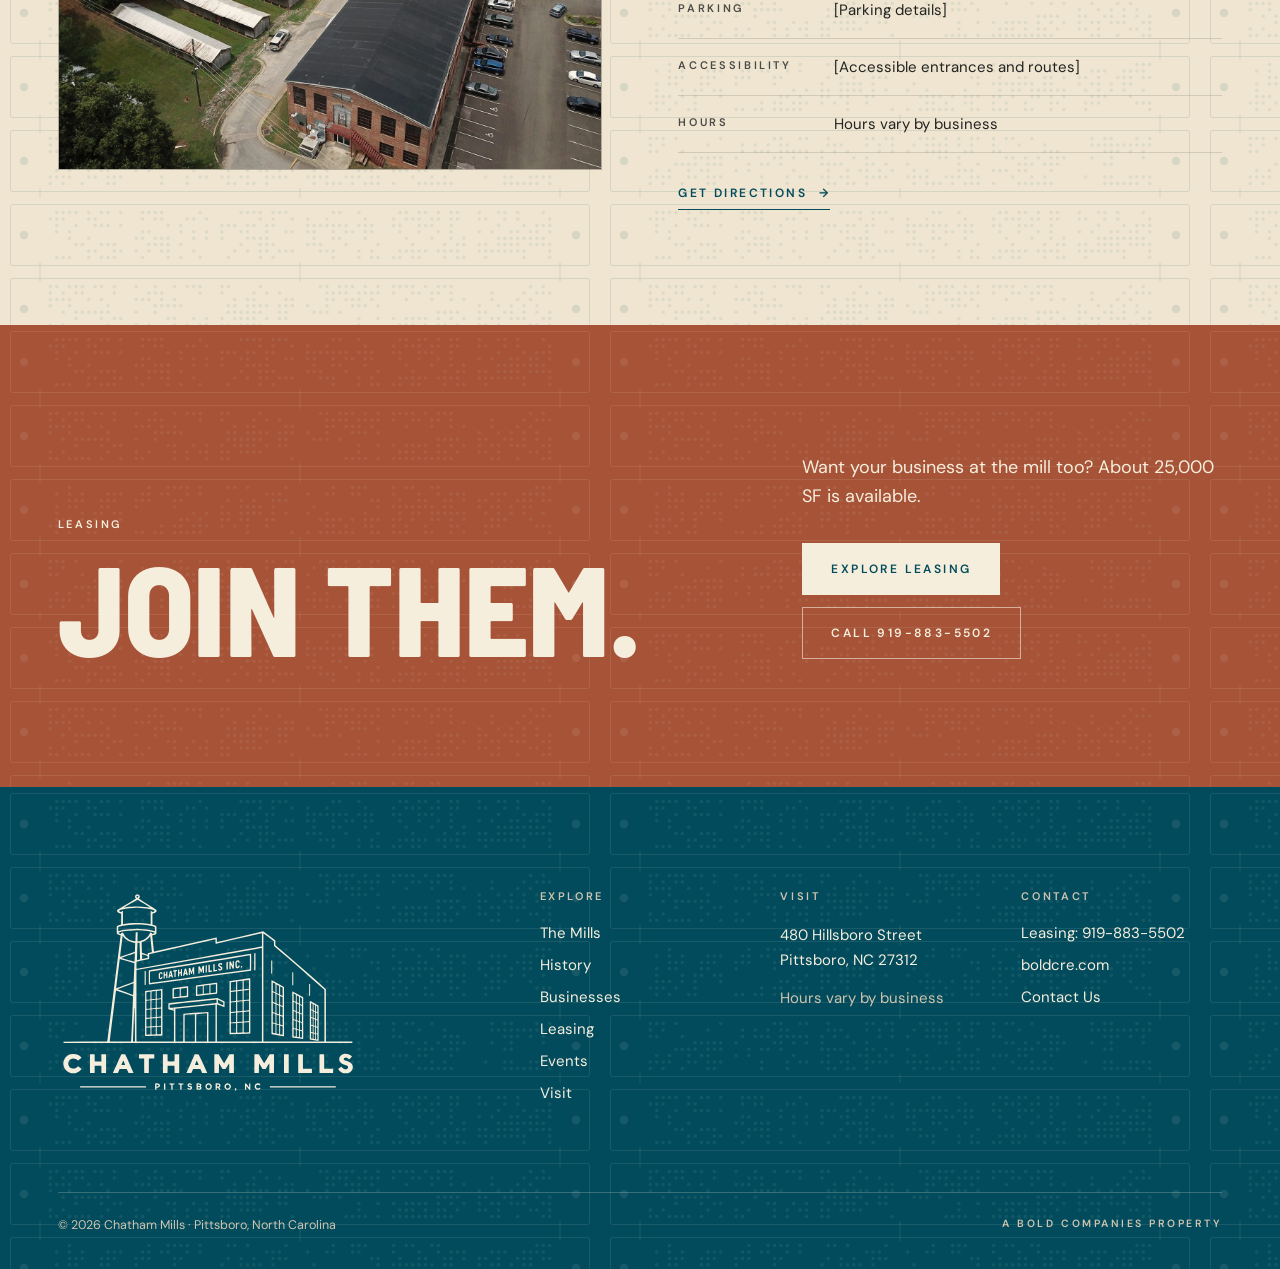
==== commit 78f2c9a6: "Add contact page, point leasing buttons to LoopNet, align Today row Co-Authored-By: Claude Opus 5.5 " ====
--- a/businesses.html
+++ b/businesses.html
@@ -38,7 +38,7 @@
 <a class="nl" href="index.html#visit">Visit</a>
 </nav>
 <div style="display:flex;align-items:center;gap:12px">
-<a class="btn navcta" href="index.html#leasing" style="min-height:46px;padding:0 22px">Explore Leasing</a>
+<a class="btn navcta" href="https://www.loopnet.com/Listing/480-Hillsboro-St-Pittsboro-NC/42048387/" style="min-height:46px;padding:0 22px">Explore Leasing</a>
 <button class="menubtn" type="button" aria-label="Open menu" aria-expanded="false" aria-controls="mobile-menu">
 <svg class="ic-open" width="20" height="20" viewBox="0 0 20 20" fill="none" stroke="currentColor" stroke-width="1.6" aria-hidden="true"><path d="M2 6h16M2 10h16M2 14h16"/></svg>
 <svg class="ic-close" width="20" height="20" viewBox="0 0 20 20" fill="none" stroke="currentColor" stroke-width="1.6" aria-hidden="true"><path d="M4 4l12 12M16 4L4 16"/></svg>
@@ -54,7 +54,7 @@
 <a class="ml disp" href="index.html#leasing">Leasing</a>
 <a class="ml disp" href="index.html#events">Events</a>
 <a class="ml disp" href="index.html#visit">Visit</a>
-<a class="btn btn-cream" href="index.html#leasing" style="margin-top:28px;align-self:flex-start">Explore Leasing</a>
+<a class="btn btn-cream" href="https://www.loopnet.com/Listing/480-Hillsboro-St-Pittsboro-NC/42048387/" style="margin-top:28px;align-self:flex-start">Explore Leasing</a>
 </div>
 
 <main id="main">
@@ -276,7 +276,7 @@
 <div class="reveal" style="max-width:420px">
 <p style="margin:0;font-size:18px;line-height:1.6">Want your business at the mill too? About 25,000 SF is available.</p>
 <div style="display:flex;flex-wrap:wrap;gap:12px;margin-top:32px">
-<a class="btn btn-cream" href="index.html#leasing">Explore Leasing</a>
+<a class="btn btn-cream" href="https://www.loopnet.com/Listing/480-Hillsboro-St-Pittsboro-NC/42048387/">Explore Leasing</a>
 <a class="btn btn-ghost-cream" href="tel:+19198835502">Call 919-883-5502</a>
 </div>
 </div>
@@ -313,7 +313,7 @@
 <ul style="list-style:none;margin:18px 0 0;padding:0;display:flex;flex-direction:column;gap:12px;font-size:15px">
 <li><a class="fl" href="tel:+19198835502">Leasing: 919-883-5502</a></li>
 <li><a class="fl" href="https://boldcre.com">boldcre.com</a></li>
-<li><a class="fl" href="index.html#leasing">Leasing Inquiries</a></li>
+<li><a class="fl" href="contact.html">Contact Us</a></li>
 </ul>
 </div>
 </div>
--- a/styles.css
+++ b/styles.css
@@ -57,8 +57,6 @@
 .tl .ar{display:inline-block;transition:transform .45s cubic-bezier(.2,.7,.2,1)}
 .tl:hover .ar{transform:translateX(6px)}
 .fl{color:#F6EEDD;text-decoration:none}.fl:hover{color:#CFC4AF}
-input.field{font:inherit;font-size:15px;color:#222321;background:#F6EEDD;border:1px solid #222321;border-radius:0;min-height:52px;padding:0 16px;box-sizing:border-box}
-input.field:focus{outline:2px solid #014B5C;outline-offset:2px}
 
 /* Navigation: transparent over the hero, cream once you scroll */
 .site-nav{position:sticky;top:0;z-index:50;height:88px;margin-bottom:-88px;background:transparent;color:#F6EEDD;border-bottom:1px solid transparent;transition:background .5s,color .5s,border-color .5s}
@@ -96,6 +94,12 @@
 
 @media (max-width:520px){.nav-word{height:30px!important}.nav-mark{height:40px!important}}
 
+.field{font:inherit;font-size:15px;color:#222321;background:#FFFDF8;border:1px solid rgba(34,35,33,.45);border-radius:0;min-height:52px;padding:12px 16px;box-sizing:border-box;width:100%;display:block}
+.field:focus{outline:2px solid #014B5C;outline-offset:2px;border-color:#014B5C}
+textarea.field{min-height:180px;resize:vertical}
+select.field{appearance:none;background-image:linear-gradient(45deg,transparent 50%,#222321 50%),linear-gradient(135deg,#222321 50%,transparent 50%);background-position:calc(100% - 22px) 50%,calc(100% - 16px) 50%;background-size:6px 6px;background-repeat:no-repeat;padding-right:44px}
+.flbl{display:block;margin-bottom:8px;font-size:11px;font-weight:600;letter-spacing:.2em;text-transform:uppercase;color:#4A4B47}
+
 /* Motion */
 @keyframes rise{from{opacity:0;transform:translateY(28px)}to{opacity:1;transform:none}}
 @keyframes unveil{from{clip-path:inset(0 0 100% 0)}to{clip-path:inset(0 0 0 0)}}
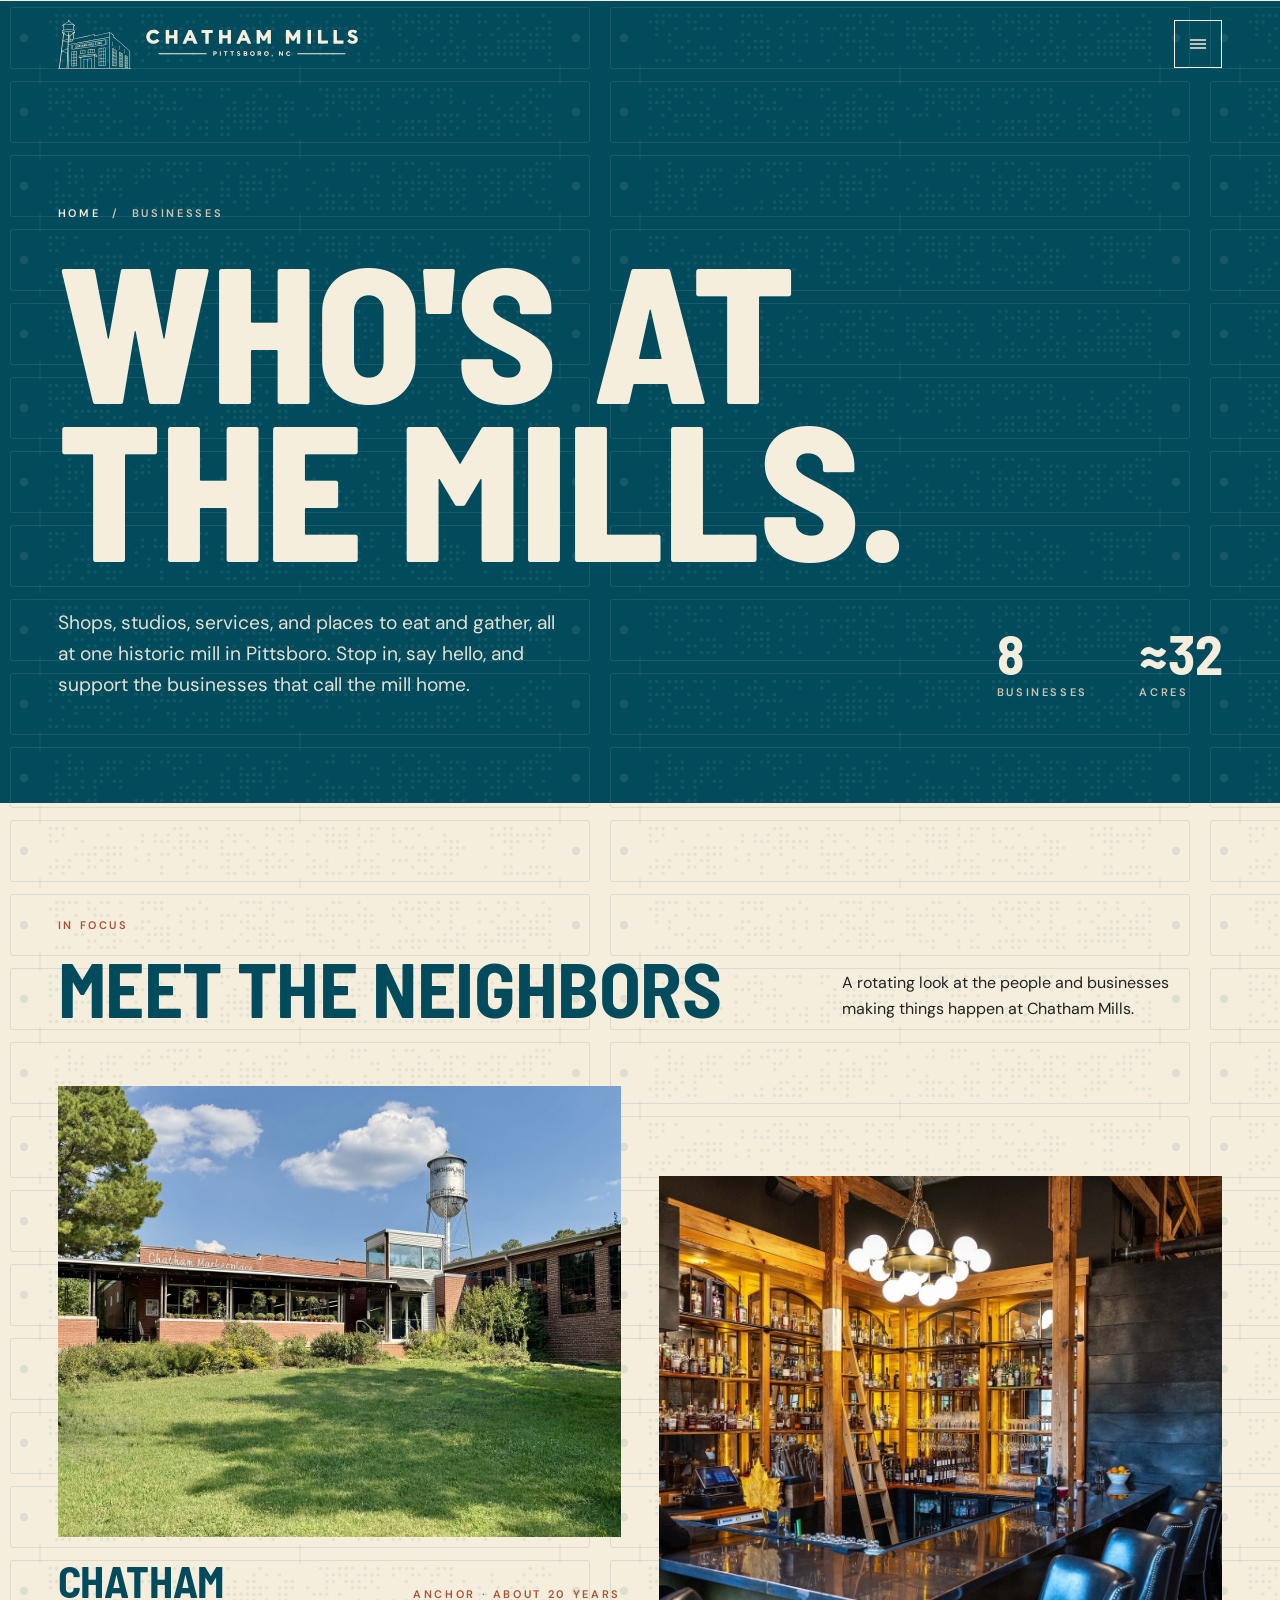
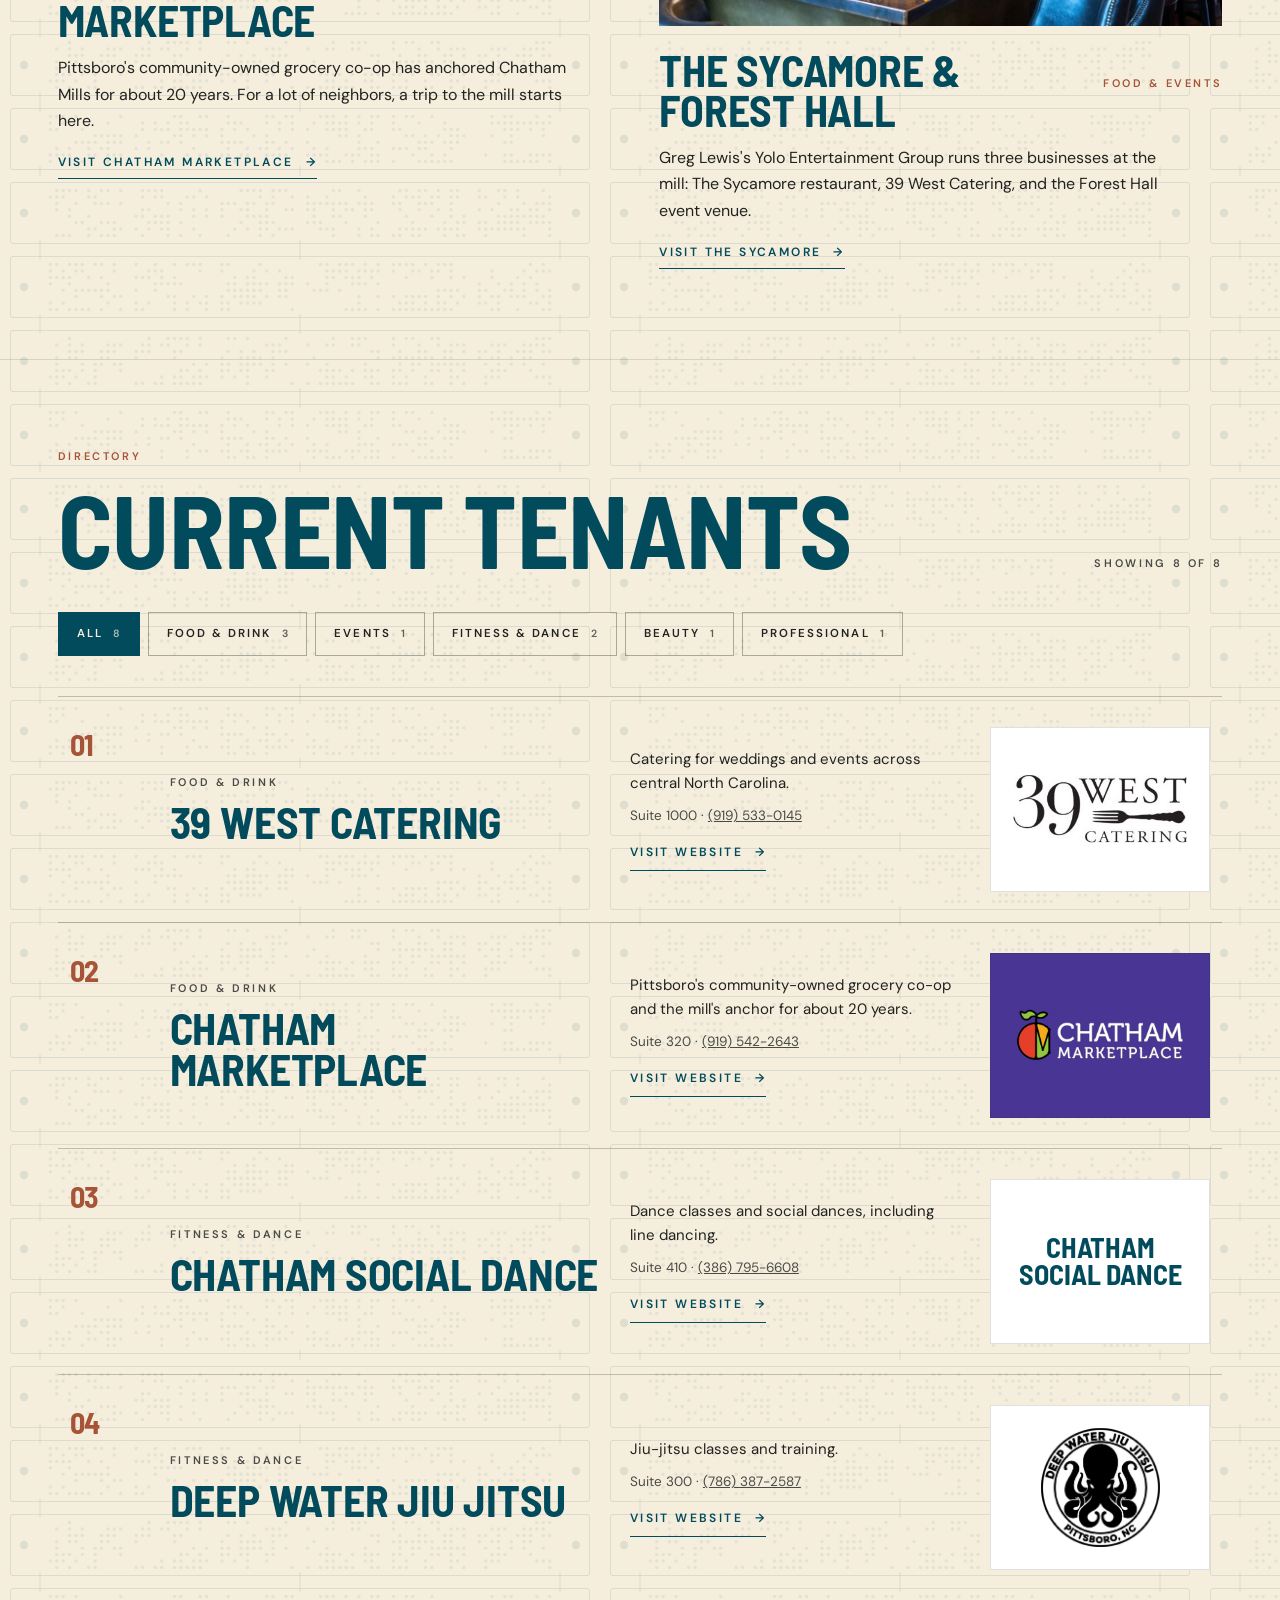
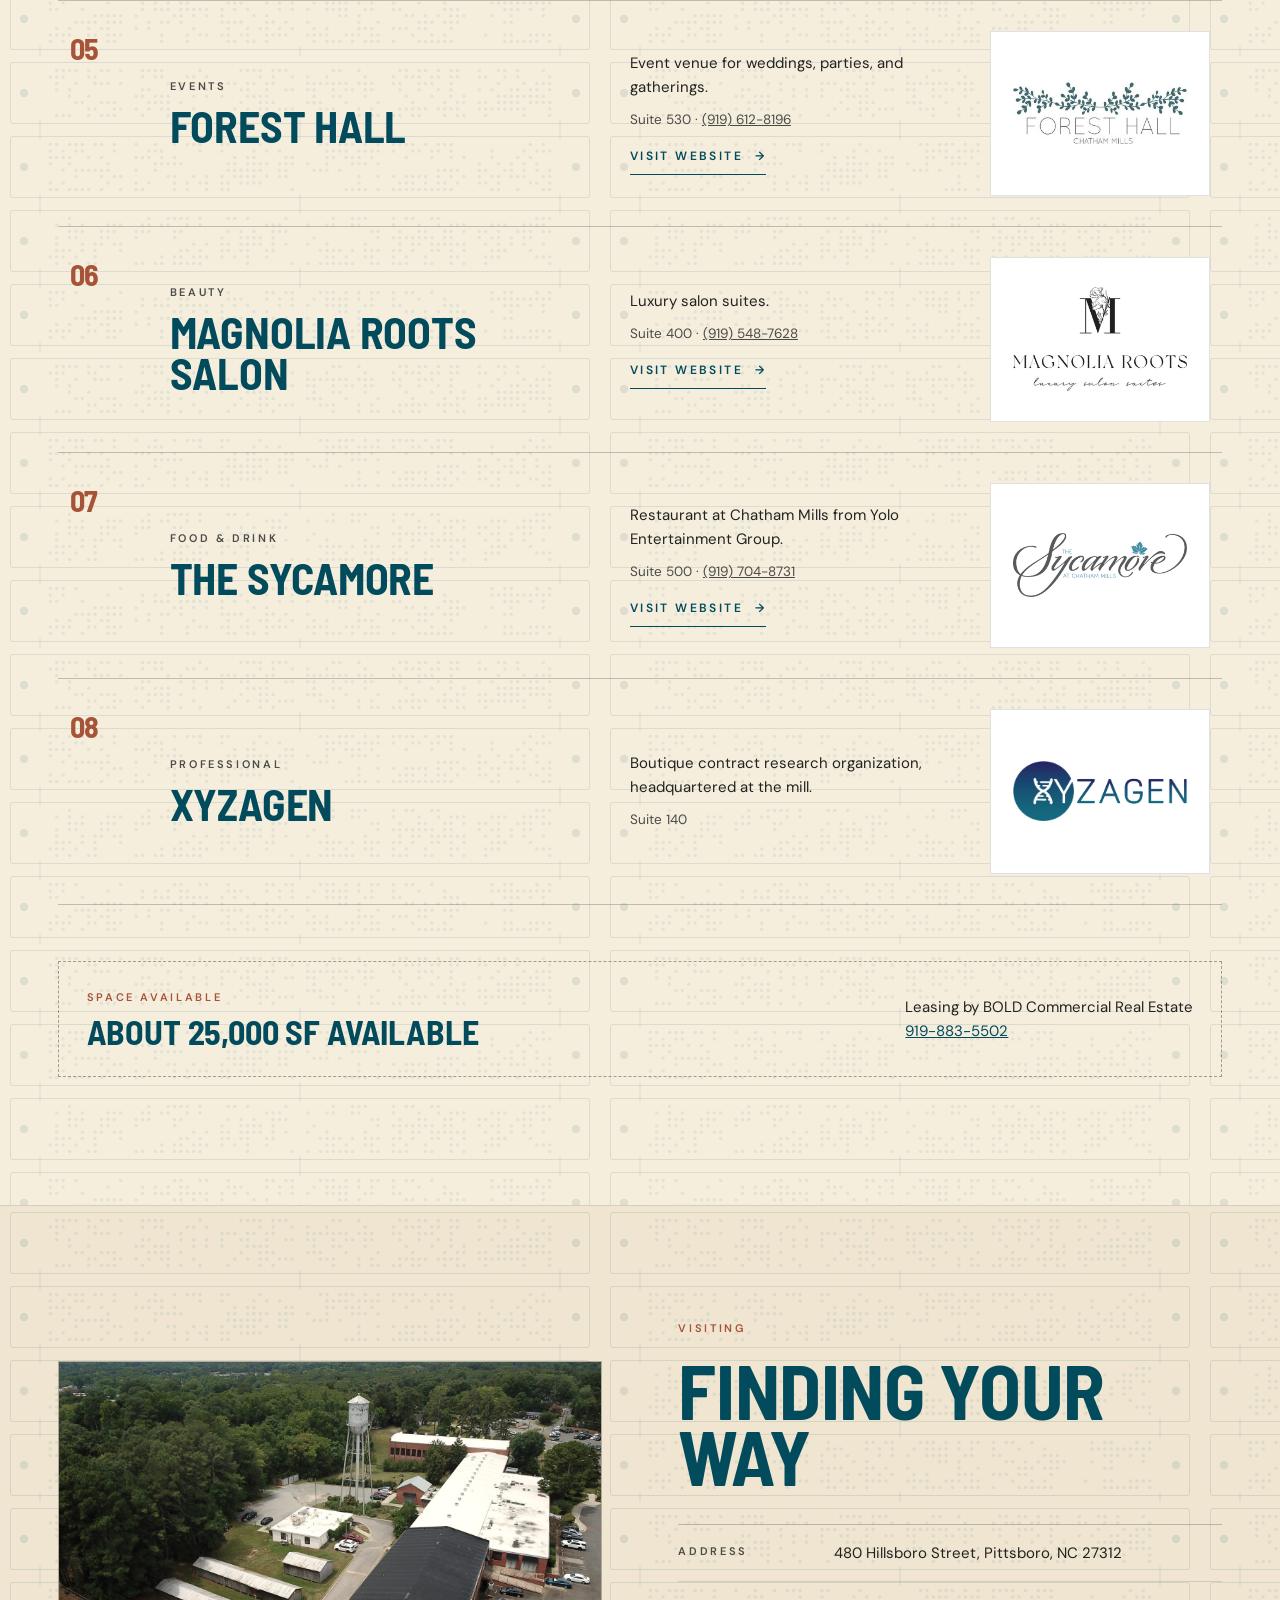
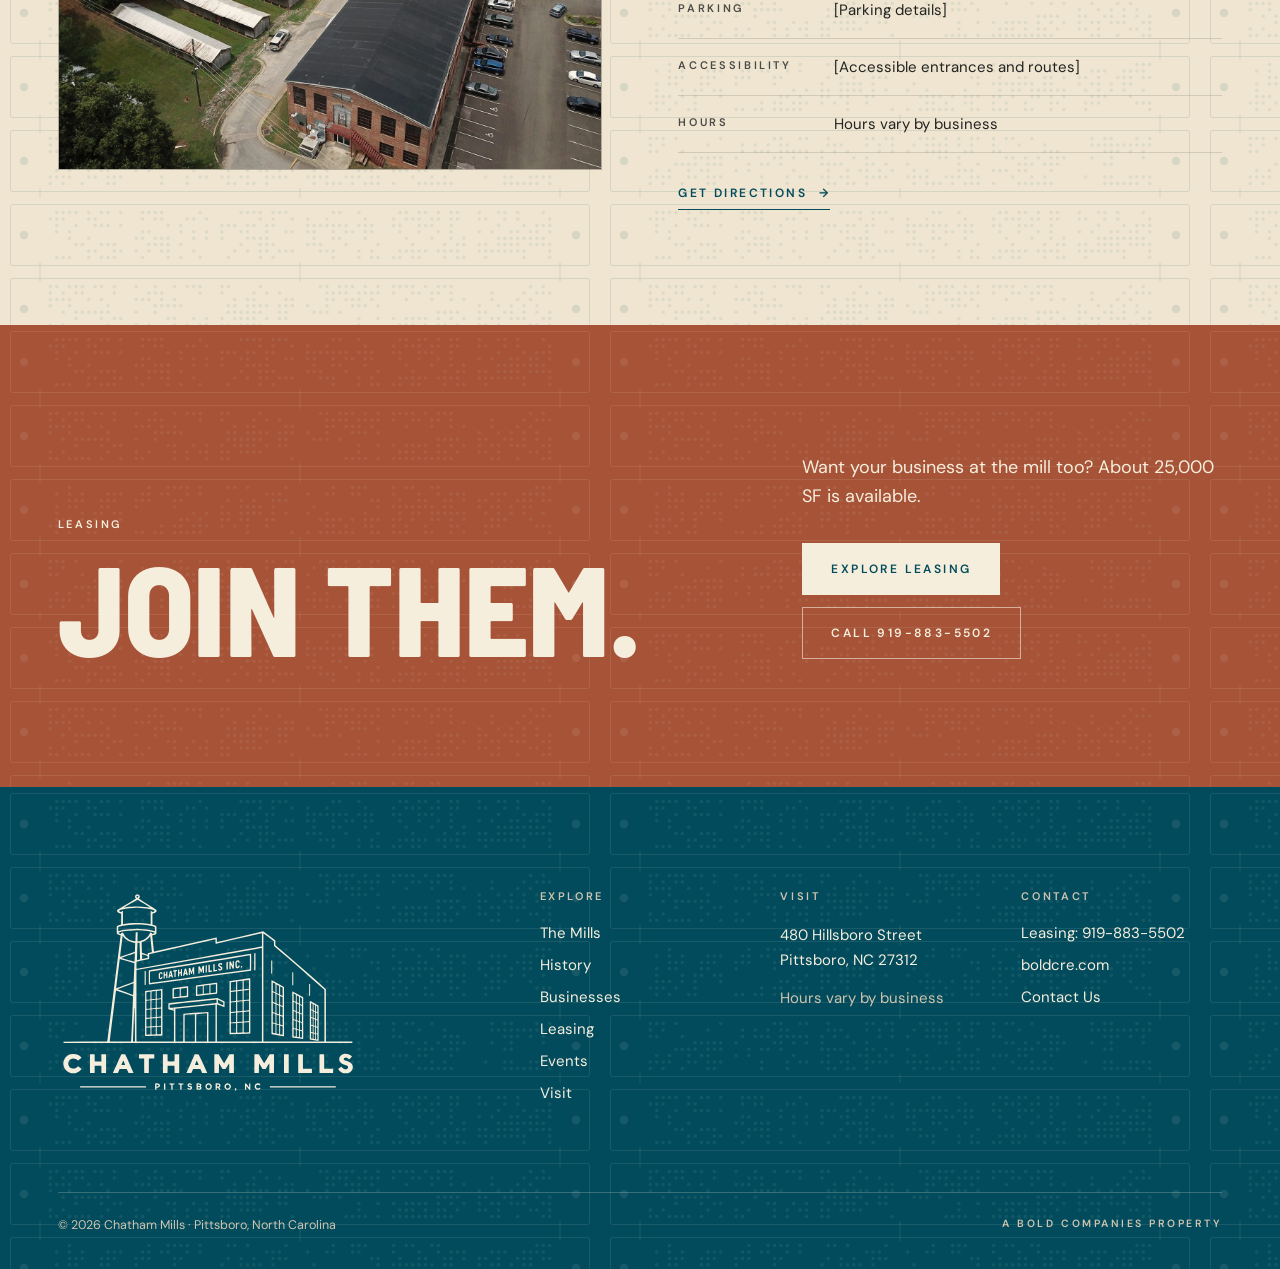
==== commit 0ede7cd0: "Add Contact button to the top nav Co-Authored-By: Claude Opus 5.5 <noreply@anthropic.com> Claude-Ses" ====
--- a/businesses.html
+++ b/businesses.html
@@ -23,13 +23,13 @@
 <!-- NAVIGATION -->
 <header class="site-nav">
 <div class="wrap" style="height:100%;display:flex;align-items:center;justify-content:space-between;gap:24px">
-<a href="index.html" aria-label="Chatham Mills home" style="display:flex;align-items:center;gap:14px;text-decoration:none;color:inherit">
+<a href="index.html" aria-label="Chatham Mills home" style="display:flex;flex-shrink:0;align-items:center;gap:14px;text-decoration:none;color:inherit">
 <img class="logo-light nav-mark" src="images/logo-mark-cream.svg" alt="" style="height:50px;width:auto">
-<img class="logo-light nav-word" src="images/logo-wordmark-cream.svg" alt="Chatham Mills, Pittsboro, NC" style="height:40px;width:auto">
+<img class="logo-light nav-word" src="images/logo-wordmark-cream.svg" alt="Chatham Mills, Pittsboro, NC" style="height:34px;width:auto">
 <img class="logo-dark nav-mark" src="images/logo-mark-charcoal.svg" alt="" style="height:50px;width:auto">
-<img class="logo-dark nav-word" src="images/logo-wordmark-charcoal.svg" alt="Chatham Mills, Pittsboro, NC" style="height:40px;width:auto">
+<img class="logo-dark nav-word" src="images/logo-wordmark-charcoal.svg" alt="Chatham Mills, Pittsboro, NC" style="height:34px;width:auto">
 </a>
-<nav class="navlinks" aria-label="Primary" style="display:flex;align-items:center;gap:32px">
+<nav class="navlinks" aria-label="Primary" style="display:flex;align-items:center;gap:clamp(16px,1.7vw,28px)">
 <a class="nl" href="index.html#mills">The Mills</a>
 <a class="nl" href="index.html#history">History</a>
 <a class="nl" href="businesses.html" aria-current="page">Businesses</a>
@@ -38,7 +38,8 @@
 <a class="nl" href="index.html#visit">Visit</a>
 </nav>
 <div style="display:flex;align-items:center;gap:12px">
-<a class="btn navcta" href="https://www.loopnet.com/Listing/480-Hillsboro-St-Pittsboro-NC/42048387/" style="min-height:46px;padding:0 22px">Explore Leasing</a>
+<a class="btn navcta navcta-ghost" href="contact.html" style="min-height:46px;padding:0 18px">Contact</a>
+<a class="btn navcta" href="https://www.loopnet.com/Listing/480-Hillsboro-St-Pittsboro-NC/42048387/" style="min-height:46px;padding:0 18px">Explore Leasing</a>
 <button class="menubtn" type="button" aria-label="Open menu" aria-expanded="false" aria-controls="mobile-menu">
 <svg class="ic-open" width="20" height="20" viewBox="0 0 20 20" fill="none" stroke="currentColor" stroke-width="1.6" aria-hidden="true"><path d="M2 6h16M2 10h16M2 14h16"/></svg>
 <svg class="ic-close" width="20" height="20" viewBox="0 0 20 20" fill="none" stroke="currentColor" stroke-width="1.6" aria-hidden="true"><path d="M4 4l12 12M16 4L4 16"/></svg>
@@ -54,6 +55,7 @@
 <a class="ml disp" href="index.html#leasing">Leasing</a>
 <a class="ml disp" href="index.html#events">Events</a>
 <a class="ml disp" href="index.html#visit">Visit</a>
+<a class="ml disp" href="contact.html">Contact</a>
 <a class="btn btn-cream" href="https://www.loopnet.com/Listing/480-Hillsboro-St-Pittsboro-NC/42048387/" style="margin-top:28px;align-self:flex-start">Explore Leasing</a>
 </div>
 
--- a/styles.css
+++ b/styles.css
@@ -46,7 +46,7 @@
 .t-dark{background-color:#33342F;background-image:repeating-linear-gradient(0deg,rgba(246,238,221,.05) 0 1px,transparent 1px 6px),repeating-linear-gradient(90deg,rgba(246,238,221,.04) 0 1px,transparent 1px 6px)}
 
 /* Buttons and links */
-.btn{display:inline-flex;align-items:center;justify-content:center;gap:10px;min-height:52px;padding:0 28px;box-sizing:border-box;border:1px solid transparent;font-family:'DM Sans',sans-serif;font-size:12px;font-weight:600;letter-spacing:.2em;text-transform:uppercase;text-decoration:none;cursor:pointer;transition:background .35s,color .35s,border-color .35s}
+.btn{white-space:nowrap;display:inline-flex;align-items:center;justify-content:center;gap:10px;min-height:52px;padding:0 28px;box-sizing:border-box;border:1px solid transparent;font-family:'DM Sans',sans-serif;font-size:12px;font-weight:600;letter-spacing:.2em;text-transform:uppercase;text-decoration:none;cursor:pointer;transition:background .35s,color .35s,border-color .35s}
 .btn-teal{background:#014B5C;color:#F6EEDD;border-color:#014B5C}
 .btn-teal:hover{background:#A65338;border-color:#A65338;color:#F6EEDD}
 .btn-cream{background:#F6EEDD;color:#014B5C;border-color:#F6EEDD}
@@ -67,7 +67,10 @@
 .site-nav .navcta{background:#F6EEDD;color:#014B5C;border-color:#F6EEDD}
 .site-nav.solid .navcta{background:#014B5C;color:#F6EEDD;border-color:#014B5C}
 .site-nav .navcta:hover{background:#A65338;color:#F6EEDD;border-color:#A65338}
-.nl{color:inherit;text-decoration:none;font-size:11.5px;font-weight:600;letter-spacing:.2em;text-transform:uppercase;padding:6px 0;background-image:linear-gradient(currentColor,currentColor);background-size:0 1px;background-repeat:no-repeat;background-position:0 100%;transition:background-size .5s cubic-bezier(.2,.7,.2,1)}
+.site-nav .navcta.navcta-ghost{background:transparent;color:#F6EEDD;border-color:rgba(246,238,221,.6)}
+.site-nav.solid .navcta.navcta-ghost{background:transparent;color:#014B5C;border-color:#014B5C}
+.site-nav .navcta.navcta-ghost:hover{background:#A65338;color:#F6EEDD;border-color:#A65338}
+.nl{white-space:nowrap;color:inherit;text-decoration:none;font-size:11.5px;font-weight:600;letter-spacing:.2em;text-transform:uppercase;padding:6px 0;background-image:linear-gradient(currentColor,currentColor);background-size:0 1px;background-repeat:no-repeat;background-position:0 100%;transition:background-size .5s cubic-bezier(.2,.7,.2,1)}
 .nl:hover,.nl[aria-current="page"]{color:inherit;background-size:100% 1px}
 .menubtn{display:none;align-items:center;justify-content:center;width:48px;height:48px;background:transparent;border:1px solid currentColor;color:inherit;cursor:pointer;padding:0}
 .menubtn .ic-close{display:none}
@@ -112,7 +115,7 @@
 @media (prefers-reduced-motion:reduce){.rise,.reveal,.unveil{animation:none!important}.ph .zi{transition:none}html{scroll-behavior:auto}}
 
 /* Responsive */
-@media (max-width:1180px){.navlinks{display:none!important}.navcta{display:none!important}.menubtn{display:inline-flex}}
+@media (max-width:1300px){.navlinks{display:none!important}.navcta{display:none!important}.menubtn{display:inline-flex}}
 @media (max-width:860px){.trow{grid-template-columns:44px minmax(0,1fr)}.trow>.tbody{grid-column:2}}
 @media (max-width:760px){.mag>*{grid-column:1/-1!important;grid-row:auto!important}.hide-sm{display:none!important}.vlabel{display:none!important}.overlap{margin-top:0!important}}
 @media (max-width:860px){.trow .hide-sm{display:none!important}}
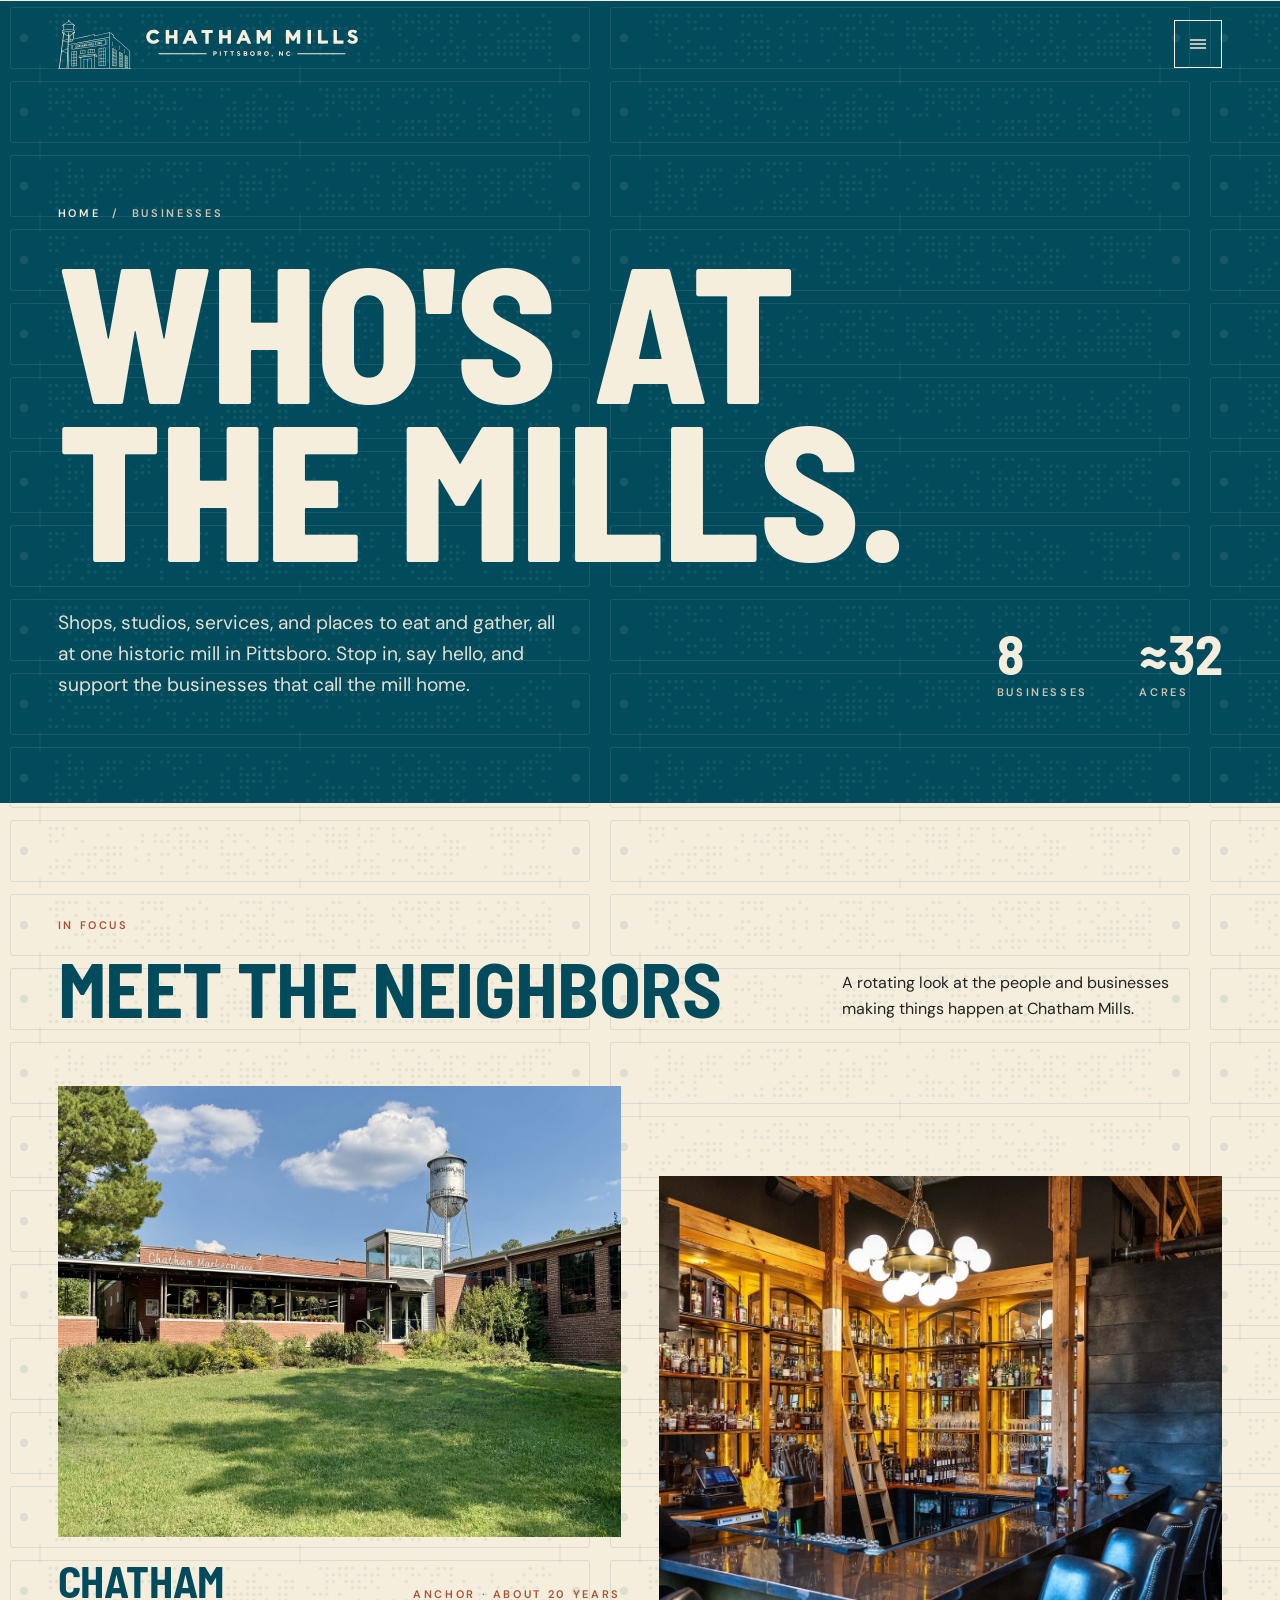
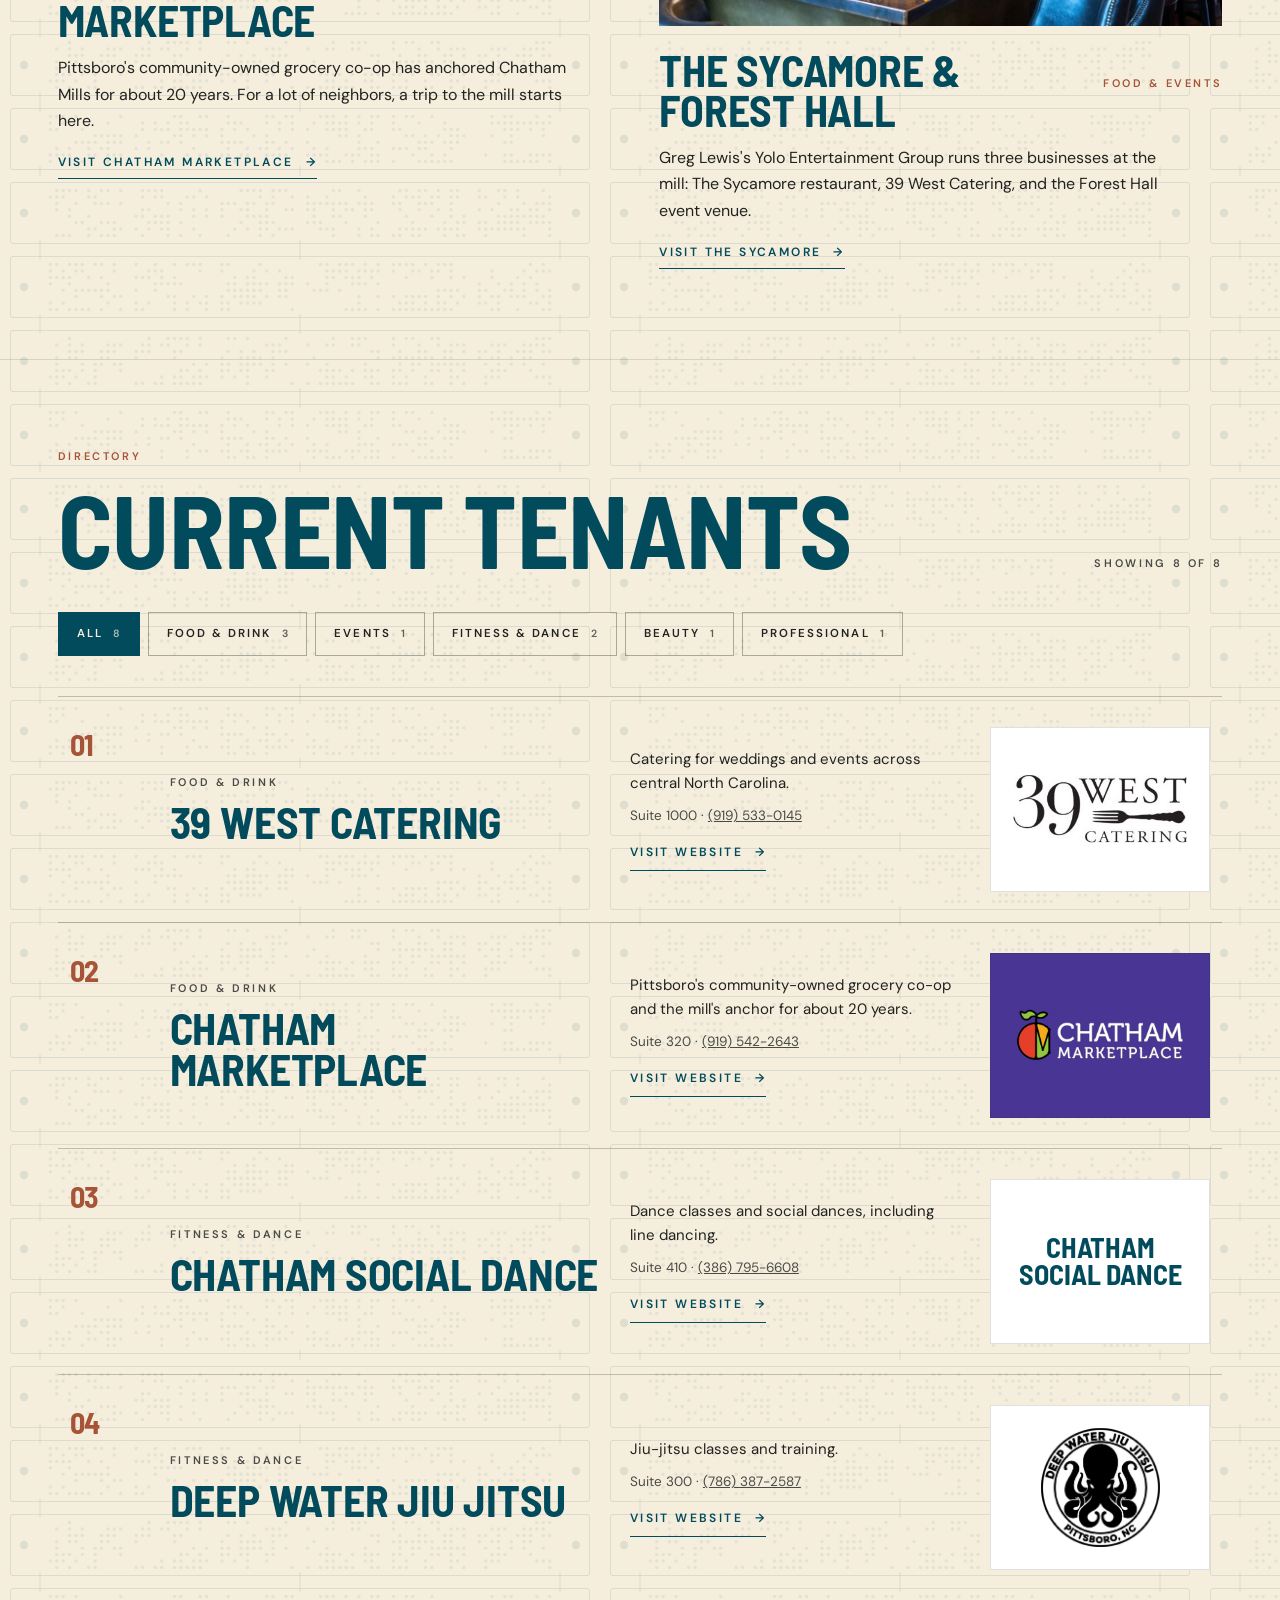
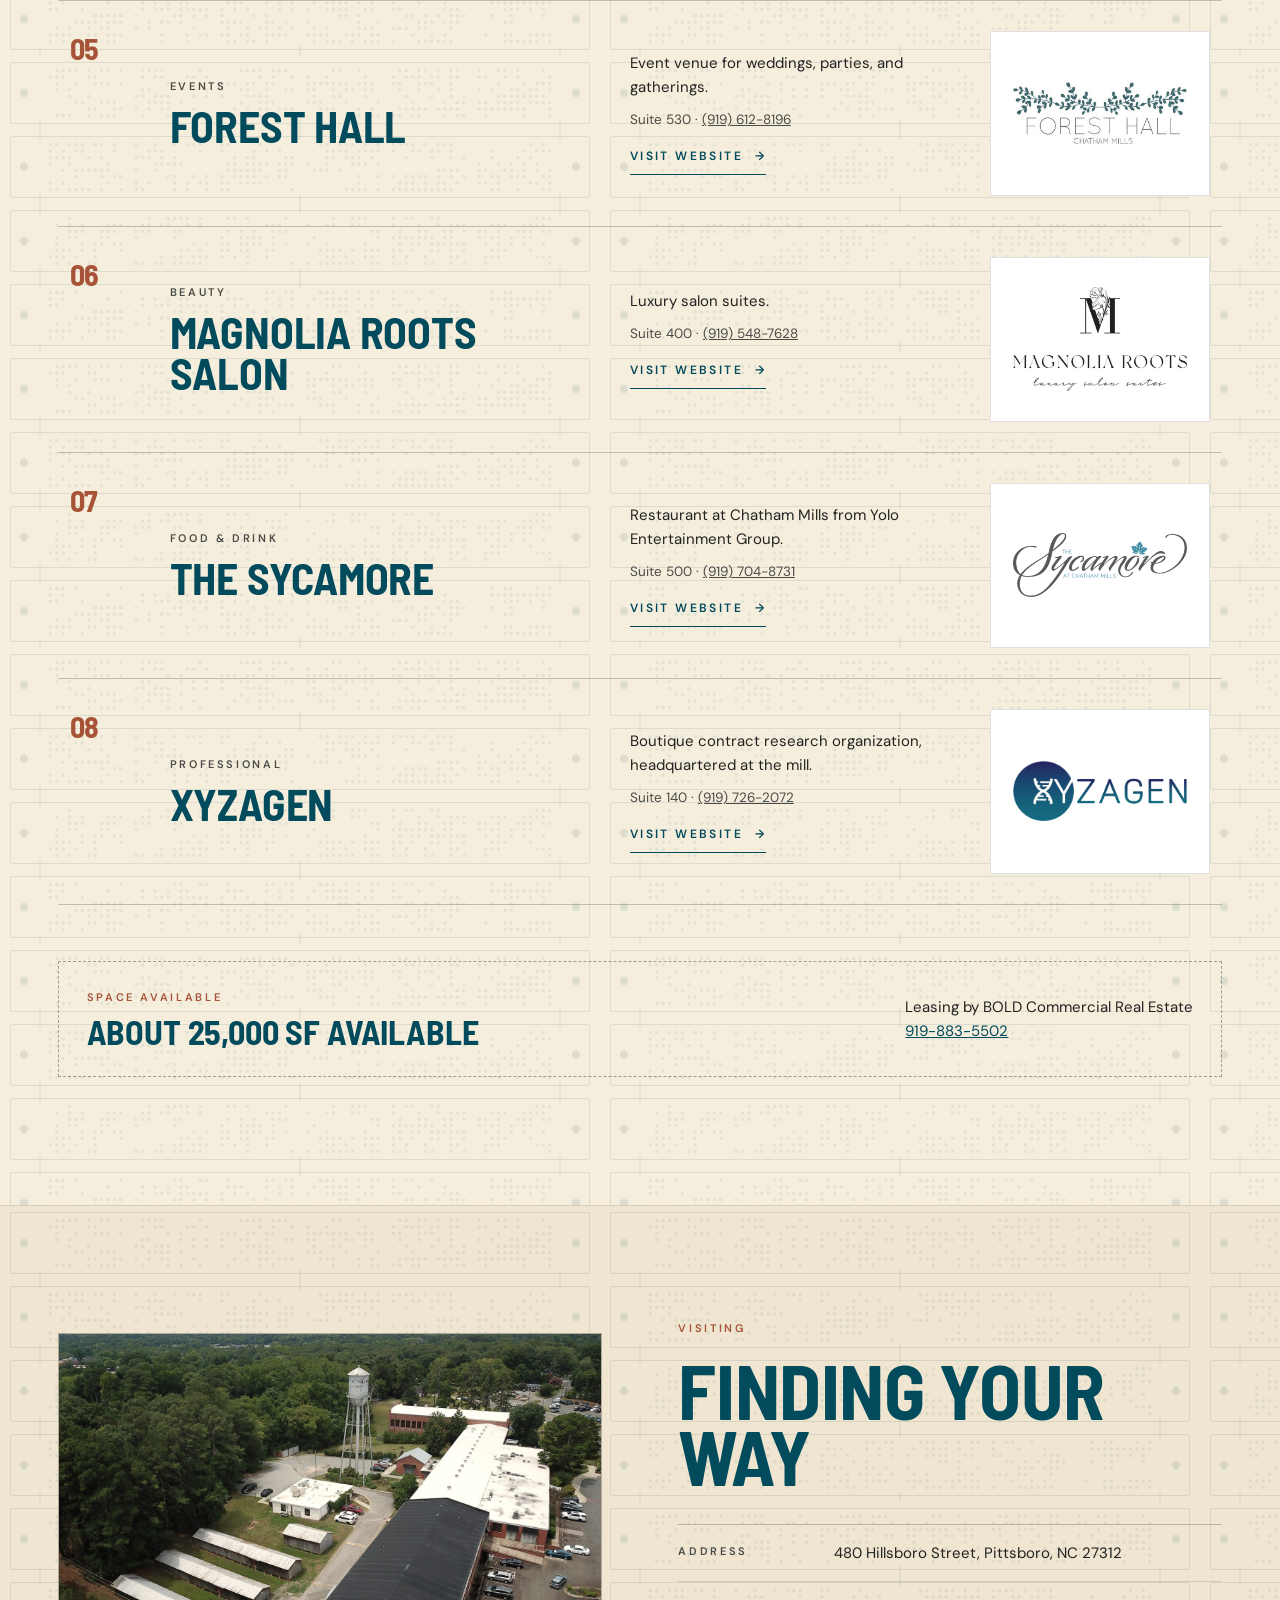
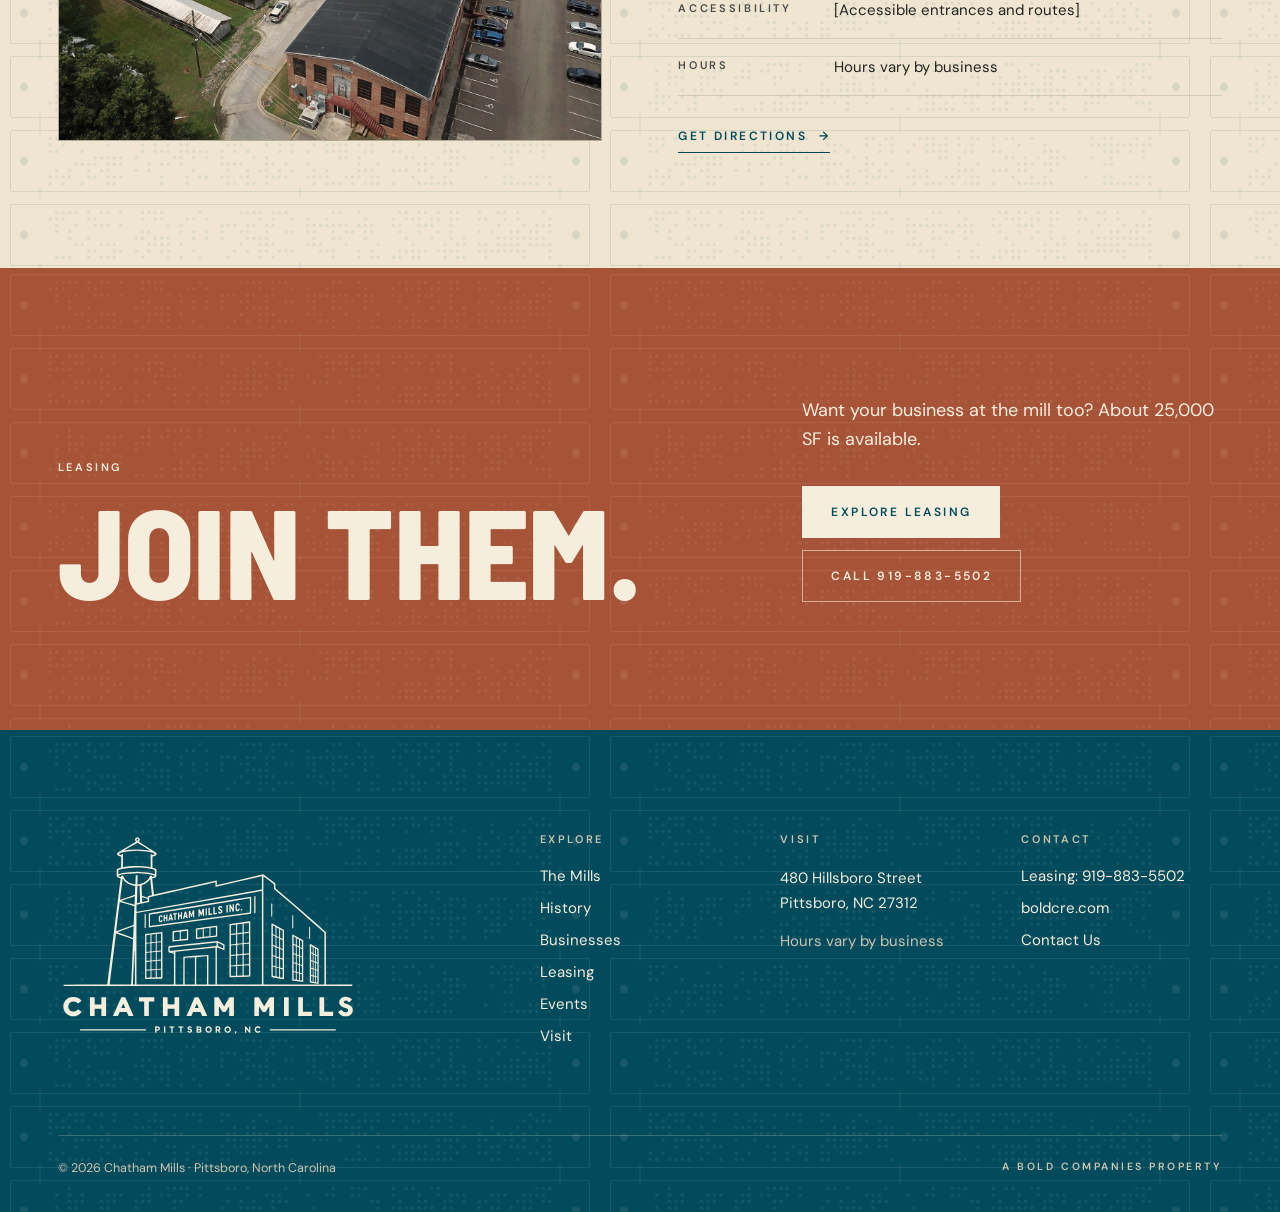
==== commit 84e5ed5c: "Add Xyzagen phone and website, remove parking placeholder Co-Authored-By: Claude Opus 5.5 <noreply@a" ====
--- a/businesses.html
+++ b/businesses.html
@@ -235,7 +235,8 @@
 </div>
 <div class="tbody" style="font-size:15px;line-height:1.6">
 <p style="margin:0">Boutique contract research organization, headquartered at the mill.</p>
-<div style="margin-top:10px;font-size:13.5px;color:#4A4B47">Suite 140</div>
+<div style="margin-top:10px;font-size:13.5px;color:#4A4B47">Suite 140 · <a href="tel:+19197262072" style="color:#4A4B47">(919) 726-2072</a></div>
+<a class="tl" href="https://xyzagen.com/" style="margin-top:16px">Visit Website <span class="ar" aria-hidden="true">→</span></a>
 </div>
 <figure class="tlogo"><img src="images/logo-xyzagen.png" alt="Xyzagen logo" loading="lazy"></figure>
 </article>
@@ -259,7 +260,6 @@
 <h2 class="disp reveal" style="margin:20px 0 0;font-size:clamp(48px,6vw,96px);color:#014B5C;line-height:.86">Finding Your Way</h2>
 <dl class="reveal" style="margin:36px 0 0;border-top:1px solid rgba(34,35,33,.25)">
 <div style="display:grid;grid-template-columns:140px minmax(0,1fr);gap:16px;padding:16px 0;border-bottom:1px solid rgba(34,35,33,.14)"><dt class="lbl" style="color:#4A4B47;padding-top:3px">Address</dt><dd style="margin:0;font-size:15px;line-height:1.6">480 Hillsboro Street, Pittsboro, NC 27312</dd></div>
-<div style="display:grid;grid-template-columns:140px minmax(0,1fr);gap:16px;padding:16px 0;border-bottom:1px solid rgba(34,35,33,.14)"><dt class="lbl" style="color:#4A4B47;padding-top:3px">Parking</dt><dd style="margin:0;font-size:15px;line-height:1.6">[Parking details]</dd></div>
 <div style="display:grid;grid-template-columns:140px minmax(0,1fr);gap:16px;padding:16px 0;border-bottom:1px solid rgba(34,35,33,.14)"><dt class="lbl" style="color:#4A4B47;padding-top:3px">Accessibility</dt><dd style="margin:0;font-size:15px;line-height:1.6">[Accessible entrances and routes]</dd></div>
 <div style="display:grid;grid-template-columns:140px minmax(0,1fr);gap:16px;padding:16px 0;border-bottom:1px solid rgba(34,35,33,.14)"><dt class="lbl" style="color:#4A4B47;padding-top:3px">Hours</dt><dd style="margin:0;font-size:15px;line-height:1.6">Hours vary by business</dd></div>
 </dl>
